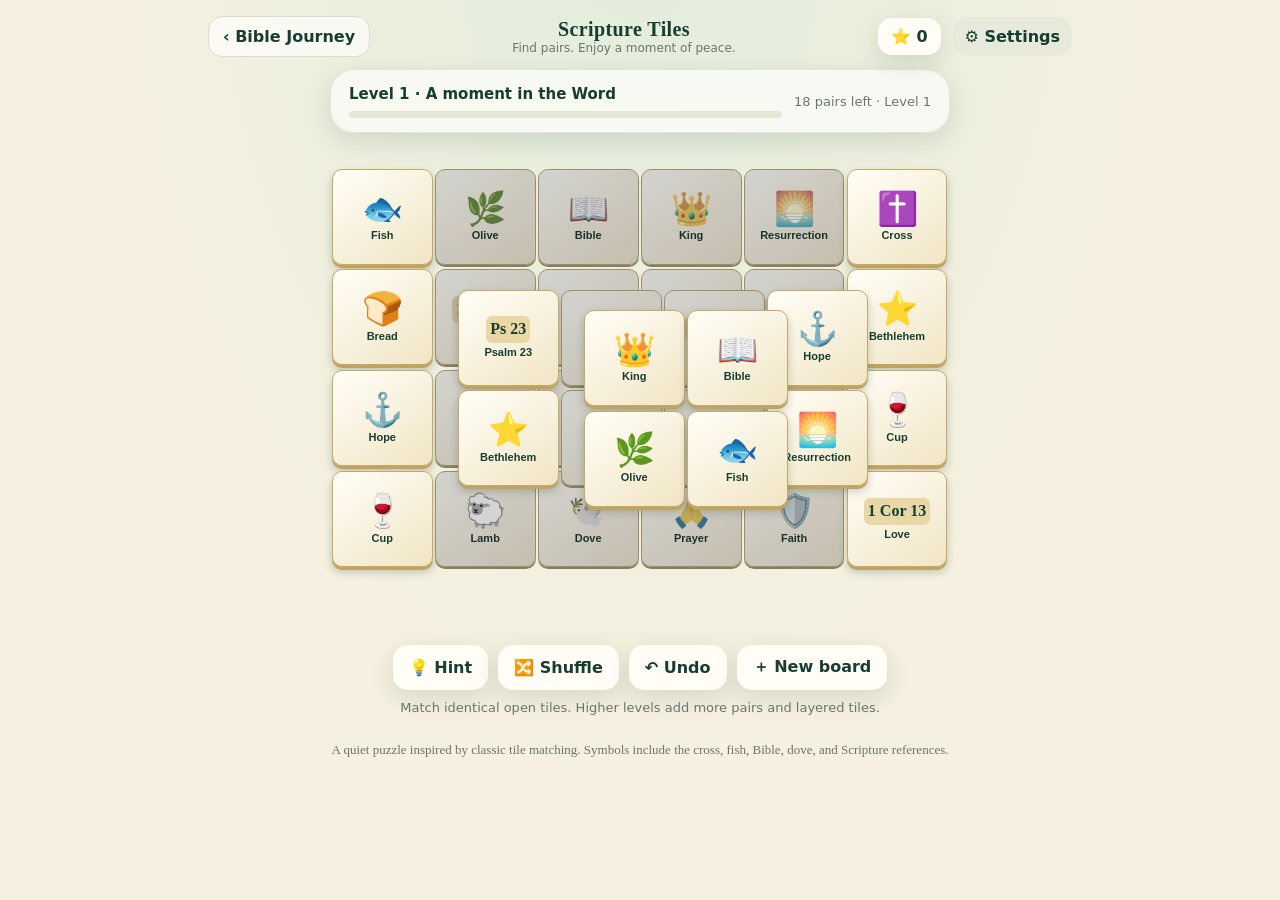
==== christian-mahjong.html @ 060cab25 "Guarantee a clear path for each Mahjong board" ====
<!doctype html>
<html lang="en">
<head>
<meta charset="utf-8">
<meta name="viewport" content="width=device-width,initial-scale=1,viewport-fit=cover">
<meta name="theme-color" content="#173d33">
<meta name="description" content="A peaceful Christian tile-matching puzzle with Scripture-inspired symbols.">
<title>Scripture Tiles — Bible Journey</title>
<style>
.settings-button{white-space:nowrap;padding:10px 12px!important}.level-label{display:block;text-align:left;font-weight:800;margin:12px 0 6px}.level-hint{font-size:13px!important;background:#f3f0e5;padding:10px;border-radius:10px}.modal input{width:100%;border:1px solid #c8c2ae;border-radius:12px;padding:13px;font:700 20px system-ui;color:var(--forest)}
:root{--forest:#173d33;--leaf:#2d684f;--cream:#f5f0df;--paper:#fffdf6;--gold:#d9b760;--muted:#69766e;--shadow:0 8px 24px #173d3322}
*{box-sizing:border-box}body{margin:0;background:radial-gradient(ellipse at 50% -15%,#e1eddc 0,#f5f0df 58%);color:var(--forest);font-family:system-ui,-apple-system,"Segoe UI",sans-serif;min-height:100vh}
.app{max-width:900px;margin:auto;padding:16px 18px 30px}.top{display:flex;align-items:center;justify-content:space-between;gap:12px;margin-bottom:12px}.back{border:1px solid #d7decf;background:#ffffffa8;border-radius:14px;padding:10px 14px;color:var(--forest);font-weight:700;text-decoration:none}.brand{text-align:center;flex:1}.brand b{font-family:Georgia,serif;font-size:20px;letter-spacing:.02em}.brand small{display:block;color:var(--muted);font-size:12px}.score{background:#fffdf6;padding:9px 13px;border-radius:14px;font-weight:800;box-shadow:var(--shadow);white-space:nowrap}
.panel{background:#ffffffa8;border:1px solid #e4e5d7;border-radius:24px;padding:14px 18px;box-shadow:var(--shadow)}.status{display:flex;justify-content:space-between;align-items:center;gap:12px;max-width:620px;margin:0 auto 12px}.status strong{font-size:15px}.status span{font-size:13px;color:var(--muted)}.progress{height:7px;background:#e7e7d8;border-radius:20px;overflow:hidden;margin-top:8px}.progress i{display:block;height:100%;background:linear-gradient(90deg,#79a46a,#d9b760);transition:width .3s}
.board-wrap{margin:auto;max-width:720px;overflow:visible;padding:2px 0 10px}.board{position:relative;width:100%;aspect-ratio:1.37;max-height:520px;margin:auto}.tile{position:absolute;width:14%;height:20%;border:1px solid #c5a967;border-radius:10px;background:linear-gradient(145deg,#fffef7 0,#f1e5c5 100%);box-shadow:0 3px 0 #c1a45f,0 5px 7px #183d3325;display:flex;flex-direction:column;align-items:center;justify-content:center;color:#173d33;padding:2px;cursor:pointer;transition:filter .15s,transform .15s,box-shadow .15s;user-select:none;touch-action:manipulation}
.tile.free{box-shadow:0 3px 0 #c1a45f,0 5px 8px #183d3340}.tile.free:active{transform:translateY(2px)}.tile.blocked{filter:saturate(.62) brightness(.83);box-shadow:0 2px 0 #ad985f}.tile.selected{outline:3px solid #c58c27;outline-offset:2px;transform:translateY(-4px);z-index:100!important}.tile.hint{animation:pulse .65s ease-in-out 3;outline:3px solid #79a46a;outline-offset:2px;z-index:100!important}.tile.gone{visibility:hidden;pointer-events:none}.glyph{font-size:clamp(19px,4vw,33px);line-height:1.05}.tile-label{font-size:clamp(8px,1.7vw,11px);font-weight:800;line-height:1.05;margin-top:4px;text-align:center;white-space:nowrap}.glyph.word{font-family:Georgia,serif;font-size:clamp(11px,2vw,16px);font-weight:800;background:#e9d8a6;border-radius:6px;padding:5px 4px}
@keyframes pulse{50%{outline-color:#e9bd53;box-shadow:0 0 18px #d9b760aa}}
.tools{display:flex;justify-content:center;gap:10px;flex-wrap:wrap;margin:8px auto 0}.tools button,.primary,.secondary{font:inherit;font-weight:750;border:0;border-radius:15px;padding:12px 16px;cursor:pointer;touch-action:manipulation}.tools button{background:#fffdf6;color:var(--forest);box-shadow:var(--shadow);min-width:94px}.tools button:active{transform:translateY(1px)}.tools small{display:inline-block;background:#e8eddc;color:#587453;padding:2px 6px;border-radius:9px;margin-right:4px}.primary{background:var(--forest);color:white}.secondary{background:#e7eadb;color:var(--forest)}.message{min-height:24px;text-align:center;color:var(--muted);font-size:13px;margin:10px 0 0}.note{max-width:620px;margin:16px auto 0;text-align:center;color:#6a756c;font:13px/1.55 Georgia,serif}
dialog{border:0;border-radius:24px;background:var(--paper);color:var(--forest);box-shadow:0 18px 60px #10261c55;max-width:min(460px,calc(100% - 28px));padding:25px}dialog::backdrop{background:#11282088}.modal-icon{font-size:48px;text-align:center}.modal h2{font-family:Georgia,serif;text-align:center;margin:8px 0}.modal p{line-height:1.55;color:#536359}.modal-actions{display:flex;justify-content:center;gap:10px;flex-wrap:wrap;margin-top:18px}
@media(max-width:520px){.app{padding:10px 10px 24px}.top{margin-bottom:8px;flex-wrap:wrap}.back{padding:9px 10px;font-size:13px}.brand b{font-size:17px}.score{font-size:13px;padding:8px 10px}.settings-button{padding:8px 10px!important;font-size:12px}.panel{padding:12px}.board{aspect-ratio:1.18}.tile{width:15.3%;height:20.5%;border-radius:8px}.tile-label{font-size:8px}.tools{gap:7px}.tools button{min-width:78px;padding:10px 9px;font-size:13px}}
</style>
</head>
<body>
<main class="app">
<header class="top">
<a class="back" href="./">‹ Bible Journey</a>
<div class="brand"><b>Scripture Tiles</b><small>Find pairs. Enjoy a moment of peace.</small></div>
<div class="score">⭐ <span id="score">0</span></div><button class="secondary settings-button" id="open-settings" type="button">⚙ Settings</button>
</header>
<section class="panel status">
<div style="flex:1"><strong id="board-name">Peaceful puzzle</strong><div class="progress"><i id="progress"></i></div></div>
<span id="remaining">18 pairs</span>
</section>
<div class="board-wrap"><div class="board" id="board" aria-label="Bible symbol mahjong puzzle"></div></div>
<section class="tools" aria-label="Game controls">
<button id="hint">💡 Hint</button><button id="shuffle">🔀 Shuffle</button><button id="undo">↶ Undo</button><button id="new">＋ New board</button>
</section>
<div class="message" id="message" aria-live="polite">Match identical open tiles. A tile is open when it has no tile above and one side is free.</div>
<p class="note">A quiet puzzle inspired by classic tile matching. Symbols include the cross, fish, Bible, dove, and Scripture references.</p>
</main>
<dialog id="settings"><div class="modal"><div class="modal-icon">⚙️</div><h2>Game settings</h2><p>Choose a starting level up to 4,000. From there, play advances beyond 4,000 with increasingly larger and more layered boards.</p><label class="level-label" for="level-input">Starting level</label><input id="level-input" type="number" min="1" max="4000" step="1" inputmode="numeric"><p class="level-hint" id="level-hint" aria-live="polite"></p><div class="modal-actions"><button class="secondary" id="cancel-settings" type="button">Cancel</button><button class="primary" id="apply-level" type="button">Start this level</button></div></div></dialog>
<dialog id="finish"><div class="modal"><div class="modal-icon">✝️</div><h2>Board complete!</h2><p>You cleared every pair. Take a breath, remember a verse, or start another peaceful puzzle.</p><p id="finish-stats" style="text-align:center;font-weight:800"></p><div class="modal-actions"><button class="secondary" id="close-finish">Close</button><button class="primary" id="again">Play again</button></div></div></dialog>
<script>
(function(){
"use strict";
var symbols=[
 ["✝️","Cross"],["🐟","Fish"],["📖","Bible"],["🕊️","Dove"],["👑","King"],["🍞","Bread"],
 ["🍷","Cup"],["🐑","Lamb"],["🙏","Prayer"],["⚓","Hope"],["🌿","Olive"],["⭐","Bethlehem"],
 ["Jn 3:16","John 3:16"],["1 Cor 13","Love"],["Ps 23","Psalm 23"],["🌅","Resurrection"],
 ["💧","Baptism"],["🛡️","Faith"]
];
var layouts=[];
for(var y=0;y<4;y++)for(var x=0;x<6;x++)layouts.push({x:x,y:y,z:0});
for(var y2=1;y2<3;y2++)for(var x2=1;x2<5;x2++)layouts.push({x:x2,y:y2,z:1});
for(var y3=1;y3<3;y3++)for(var x3=2;x3<4;x3++)layouts.push({x:x3,y:y3,z:2});
var board=document.getElementById("board"),message=document.getElementById("message"),selected=null,history=[],moves=0,matched=0,seed=0,totalPairs=18;
var selectedLevel=1,currentLevel=1n;
try{var savedLevel=localStorage.getItem("scripture-tiles-level")||"1";if(/^\d+$/.test(savedLevel))currentLevel=BigInt(savedLevel);selectedLevel=currentLevel<=4000n?Number(currentLevel):4000}catch(e){}
var scoreNode=document.getElementById("score"),remainNode=document.getElementById("remaining"),progress=document.getElementById("progress"),boardName=document.getElementById("board-name");
var saved=0;try{saved=Number(localStorage.getItem("scripture-tiles-score")||0)}catch(e){}
scoreNode.textContent=saved;
function shuffle(a){for(var i=a.length-1;i>0;i--){var j=Math.floor(Math.random()*(i+1)),v=a[i];a[i]=a[j];a[j]=v}return a}
function makeGuaranteedDeck(positions){
 var removed=new Uint8Array(positions.length),byXY=Object.create(null),byPos=Object.create(null),pairs=[],remaining=positions.length;
 function xyKey(p){return p.x+","+p.y}
 function posKey(p){return p.x+","+p.y+","+p.z}
 positions.forEach(function(p,i){var xy=xyKey(p);(byXY[xy]||(byXY[xy]=[])).push(i);byPos[posKey(p)]=i});
 function free(i){
  if(removed[i])return false;
  var p=positions[i],same=byXY[xyKey(p)];
  for(var k=0;k<same.length;k++){var above=same[k];if(!removed[above]&&positions[above].z>p.z)return false}
  var left=byPos[(p.x-1)+","+p.y+","+p.z],right=byPos[(p.x+1)+","+p.y+","+p.z];
  return (left===undefined||removed[left]===1)||(right===undefined||removed[right]===1);
 }
 while(remaining>0){
  var open=[];for(var i=0;i<positions.length;i++)if(free(i))open.push(i);
  if(open.length<2)return null;
  var first=open[0],last=open[open.length-1];pairs.push([first,last]);removed[first]=removed[last]=1;remaining-=2;
 }
 var pairValues=pairs.map(function(_,i){return symbols[i%symbols.length]});shuffle(pairValues);
 var deck=new Array(positions.length);
 pairs.forEach(function(pair,i){deck[pair[0]]=pairValues[i];deck[pair[1]]=pairValues[i]});
 return deck;
}
function pairsForLevel(level){
 if(level<=4000n)return 18+Number((level-1n)/125n);
 var bits=level.toString(2).length,base=1n<<BigInt(bits-1),progress=Number((level-base)*10000n/base)/10000;
 return 49+Math.max(0,bits-12)*2+Math.floor(progress*2);
}
function buildLayout(pairCount,level){
 if(pairCount===18&&level<=125n)return layouts.map(function(pos){return {x:pos.x,y:pos.y,z:pos.z}});
 var total=pairCount*2,cols=8,rows,coords=[];
 var stackLimit=Math.floor(total/8),stackTier=(level-1n)/350n;
 var stackCount=Number(stackTier>BigInt(stackLimit)?BigInt(stackLimit):stackTier);
 var baseCount=total-stackCount;rows=Math.ceil(baseCount/cols);
 for(var i=0;i<baseCount;i++)coords.push({x:i%cols,y:Math.floor(i/cols),z:0});
 for(var j=0;j<stackCount;j++){
  var target=Math.floor(baseCount/2)+((j%2===0)?Math.floor(j/2):-Math.floor(j/2)-1);
  target=Math.max(0,Math.min(baseCount-1,target));
  coords.push({x:coords[target].x,y:coords[target].y,z:1+Math.floor(j/6)});
 }
 return {tiles:coords,cols:cols,rows:rows};
}
function deal(advance,useSavedLevel){
 if(advance)currentLevel++;else if(!useSavedLevel)currentLevel=BigInt(selectedLevel);
 seed++; selected=null;history=[];moves=0;matched=0;totalPairs=pairsForLevel(currentLevel);try{localStorage.setItem("scripture-tiles-level",String(currentLevel))}catch(e){}
 var layout=buildLayout(totalPairs,currentLevel),positions=Array.isArray(layout)?layout:layout.tiles;
 var deck=makeGuaranteedDeck(positions);if(!deck){deck=[];for(var p=0;p<totalPairs;p++){var sym=symbols[p%symbols.length];deck.push(sym,sym)}shuffle(deck)}
 var rows=Array.isArray(layout)?4:layout.rows,cols=Array.isArray(layout)?6:layout.cols;
 board.style.aspectRatio=cols+"/"+rows;board.style.maxHeight="none";
 window.tiles=positions.map(function(pos,i){return {id:i,x:pos.x,y:pos.y,z:pos.z,symbol:deck[i],gone:false,rows:rows,cols:cols}});
 boardName.textContent="Level "+currentLevel+" · "+["Peaceful puzzle","A moment in the Word","Fishers of people","Light of the world"][seed%4];
 render();say("Match identical open tiles. Higher levels add more pairs and layered tiles.");
}
function above(t){return window.tiles.some(function(o){return !o.gone&&o.z>t.z&&Math.abs(o.x-t.x)<1&&Math.abs(o.y-t.y)<1})}
function neighbor(t,dir){return window.tiles.some(function(o){return !o.gone&&o.z===t.z&&o.y===t.y&&o.x===t.x+dir})}
function free(t){return !t.gone&&!above(t)&&(!neighbor(t,-1)||!neighbor(t,1))}
function available(){var f=window.tiles.filter(free),pairs=[];for(var i=0;i<f.length;i++)for(var j=i+1;j<f.length;j++)if(f[i].symbol===f[j].symbol)pairs.push([f[i],f[j]]);return pairs}
function position(t){if(totalPairs===18&&currentLevel<=125){var mobile=window.innerWidth<=520;var step=mobile?15.4:14.3;var left=mobile?3.5:7.2;var top=mobile?5:4.5;return {left:(left+t.x*step+t.z*3.2)+"%",top:(top+t.y*21+t.z*4.2)+"%"}}var stepX=11.6,stepY=92/Math.max(1,t.rows),tileWidth=11.2,tileHeight=Math.min(16,stepY);return {left:(2+t.x*stepX+t.z*2)+"%",top:(3+t.y*stepY+t.z*1.4)+"%",width:tileWidth+"%",height:tileHeight+"%"}}
function render(){
 board.innerHTML="";
 window.tiles.slice().sort(function(a,b){return a.z-b.z||a.id-b.id}).forEach(function(t){
 var b=document.createElement("button");b.type="button";b.className="tile "+(free(t)?"free":"blocked")+(t.gone?" gone":"")+(selected===t.id?" selected":"");b.setAttribute("data-id",String(t.id));b.setAttribute("aria-label",t.symbol[1]+(free(t)?", open":", blocked"));
 var p=position(t);b.style.left=p.left;b.style.top=p.top;if(p.width){b.style.width=p.width;b.style.height=p.height}b.style.zIndex=10+t.z*50+t.id;
 var glyph=document.createElement("span");glyph.className="glyph"+(t.symbol[0].length>4||t.symbol[0].indexOf(" ")>=0?" word":"");glyph.textContent=t.symbol[0];
 var label=document.createElement("span");label.className="tile-label";label.textContent=t.symbol[1];b.append(glyph,label);b.onclick=function(){tap(t)};board.appendChild(b);
 });
 remainNode.textContent=(totalPairs-matched)+" pairs left · Level "+currentLevel;
 progress.style.width=(matched/totalPairs*100)+"%";
}
function say(text){message.textContent=text}
function tap(t){
 if(!free(t)){say("That tile is covered or closed on both sides.");return}
 if(selected===null){selected=t.id;render();return}
 if(selected===t.id){selected=null;render();return}
 var first=window.tiles.find(function(x){return x.id===selected});
 moves++;
 if(first.symbol===t.symbol){
 first.gone=true;t.gone=true;history.push([first.id,t.id]);selected=null;matched++;saved+=10;scoreNode.textContent=saved;try{localStorage.setItem("scripture-tiles-score",String(saved))}catch(e){}
 say("A match! Keep going at your own pace.");
 if(matched===18){document.getElementById("finish-stats").textContent=moves+" moves · "+saved+" points";document.getElementById("finish").showModal()}
 else if(!available().length){say("No open pair right now. Use Shuffle to rearrange the remaining symbols.")}
 }else{selected=t.id;say("Those symbols do not match. Try another open tile.")}
 render();
}
document.getElementById("hint").onclick=function(){var p=available()[0];if(!p){say("No open pair. Shuffle the board to uncover a match.");return}selected=p[0].id;render();var first=board.querySelector('[data-id="'+p[0].id+'"]');var second=board.querySelector('[data-id="'+p[1].id+'"]');if(first)first.classList.add("hint");if(second)second.classList.add("hint");say("Look for the highlighted "+p[0].symbol[1]+" pair.");setTimeout(function(){if(first)first.classList.remove("hint");if(second)second.classList.remove("hint")},2000)};
document.getElementById("shuffle").onclick=function(){var active=window.tiles.filter(function(t){return !t.gone}),values=shuffle(active.map(function(t){return t.symbol}));active.forEach(function(t,i){t.symbol=values[i]});selected=null;render();say("Remaining symbols shuffled. Look for a new open pair.")};
document.getElementById("undo").onclick=function(){var last=history.pop();if(!last){say("There are no matches to undo yet.");return}last.forEach(function(id){window.tiles[id].gone=false});matched--;selected=null;render();say("Last match restored.")};
document.getElementById("new").onclick=function(){if(confirm("Start the next level? Your points will be kept."))deal(true)};
document.getElementById("open-settings").onclick=function(){document.getElementById("level-input").value=selectedLevel;document.getElementById("settings").showModal();updateLevelHint()};
document.getElementById("cancel-settings").onclick=function(){document.getElementById("settings").close()};
document.getElementById("level-input").oninput=updateLevelHint;
function updateLevelHint(){var value=Math.max(1,Math.min(4000,parseInt(document.getElementById("level-input").value||"1",10)||1));var pairs=pairsForLevel(BigInt(value));document.getElementById("level-hint").textContent="Level "+value+" starts with "+pairs+" matching pairs. Play continues beyond 4,000 with larger, more layered boards."}
document.getElementById("apply-level").onclick=function(){var field=document.getElementById("level-input");selectedLevel=Math.max(1,Math.min(4000,parseInt(field.value||"1",10)||1));field.value=selectedLevel;try{localStorage.setItem("scripture-tiles-level",String(selectedLevel))}catch(e){}currentLevel=BigInt(selectedLevel);document.getElementById("settings").close();deal(false)};
document.getElementById("close-finish").onclick=function(){document.getElementById("finish").close()};
document.getElementById("again").onclick=function(){document.getElementById("finish").close();deal(true)};
deal(false,true);
})();
</script>
</body>
</html>
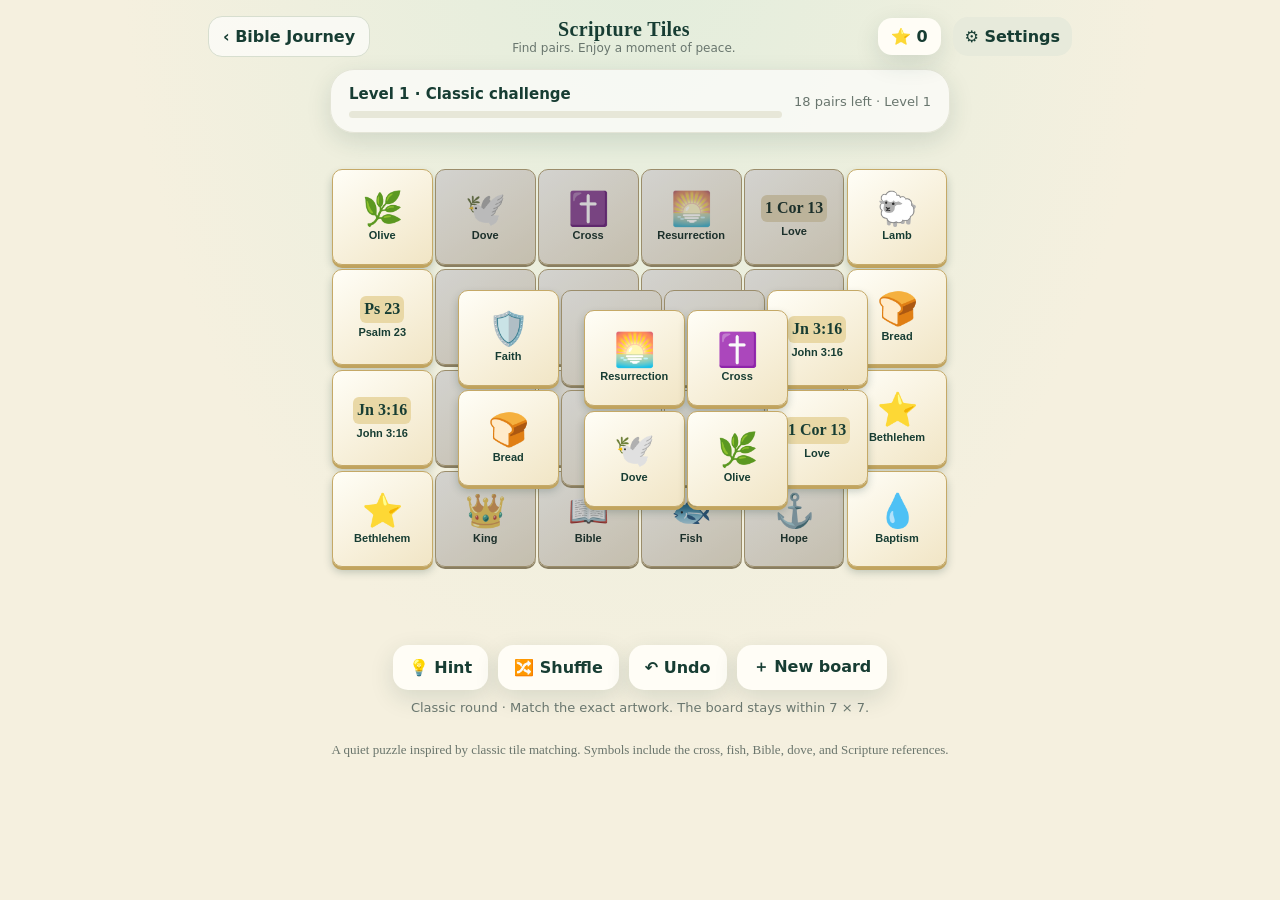
==== commit a16dea87: "Keep Mahjong boards at 7x7 with visual tile variants" ====
--- a/christian-mahjong.html
+++ b/christian-mahjong.html
@@ -7,6 +7,7 @@
 <meta name="description" content="A peaceful Christian tile-matching puzzle with Scripture-inspired symbols.">
 <title>Scripture Tiles — Bible Journey</title>
 <style>
+.glyph.svg-glyph{width:clamp(24px,4vw,38px);height:clamp(24px,4vw,38px);font-size:0}.glyph.svg-glyph svg{width:100%;height:100%;display:block}
 .settings-button{white-space:nowrap;padding:10px 12px!important}.level-label{display:block;text-align:left;font-weight:800;margin:12px 0 6px}.level-hint{font-size:13px!important;background:#f3f0e5;padding:10px;border-radius:10px}.modal input{width:100%;border:1px solid #c8c2ae;border-radius:12px;padding:13px;font:700 20px system-ui;color:var(--forest)}
 :root{--forest:#173d33;--leaf:#2d684f;--cream:#f5f0df;--paper:#fffdf6;--gold:#d9b760;--muted:#69766e;--shadow:0 8px 24px #173d3322}
 *{box-sizing:border-box}body{margin:0;background:radial-gradient(ellipse at 50% -15%,#e1eddc 0,#f5f0df 58%);color:var(--forest);font-family:system-ui,-apple-system,"Segoe UI",sans-serif;min-height:100vh}
@@ -38,16 +39,32 @@
 <div class="message" id="message" aria-live="polite">Match identical open tiles. A tile is open when it has no tile above and one side is free.</div>
 <p class="note">A quiet puzzle inspired by classic tile matching. Symbols include the cross, fish, Bible, dove, and Scripture references.</p>
 </main>
-<dialog id="settings"><div class="modal"><div class="modal-icon">⚙️</div><h2>Game settings</h2><p>Choose a starting level up to 4,000. From there, play advances beyond 4,000 with increasingly larger and more layered boards.</p><label class="level-label" for="level-input">Starting level</label><input id="level-input" type="number" min="1" max="4000" step="1" inputmode="numeric"><p class="level-hint" id="level-hint" aria-live="polite"></p><div class="modal-actions"><button class="secondary" id="cancel-settings" type="button">Cancel</button><button class="primary" id="apply-level" type="button">Start this level</button></div></div></dialog>
+<dialog id="settings"><div class="modal"><div class="modal-icon">⚙️</div><h2>Game settings</h2><p>Choose a starting level up to 4,000. Play continues beyond it, alternating classic tiles with color-and-shape look-alikes. Boards stay within 7 × 7.</p><label class="level-label" for="level-input">Starting level</label><input id="level-input" type="number" min="1" max="4000" step="1" inputmode="numeric"><p class="level-hint" id="level-hint" aria-live="polite"></p><div class="modal-actions"><button class="secondary" id="cancel-settings" type="button">Cancel</button><button class="primary" id="apply-level" type="button">Start this level</button></div></div></dialog>
 <dialog id="finish"><div class="modal"><div class="modal-icon">✝️</div><h2>Board complete!</h2><p>You cleared every pair. Take a breath, remember a verse, or start another peaceful puzzle.</p><p id="finish-stats" style="text-align:center;font-weight:800"></p><div class="modal-actions"><button class="secondary" id="close-finish">Close</button><button class="primary" id="again">Play again</button></div></div></dialog>
 <script>
 (function(){
 "use strict";
+function tileIcon(id,label,glyph,svg,accessibleLabel){return {id:id,label:label,glyph:glyph||"",svg:svg||"",accessibleLabel:accessibleLabel||label}}
+function crossSvg(vertical,horizontal){return '<svg viewBox="0 0 64 64" aria-hidden="true"><rect x="25" y="5" width="14" height="54" rx="3" fill="'+vertical+'"/><rect x="6" y="21" width="52" height="14" rx="3" fill="'+horizontal+'"/></svg>'}
+function sandFishSvg(){return '<svg viewBox="0 0 64 64" aria-hidden="true"><path d="M7 32c12-15 31-15 43 0-12 15-31 15-43 0Zm43 0 11-10v20Z" fill="none" stroke="#b68b4e" stroke-width="4" stroke-linecap="round" stroke-linejoin="round"/><circle cx="19" cy="29" r="2.2" fill="#8f6b3d"/><path d="M17 38c8 3 19 3 27 0M20 24c7-4 16-5 23-2" fill="none" stroke="#d2ad70" stroke-width="2" stroke-linecap="round"/></svg>'}
+function fishSvg(fill,stroke){return '<svg viewBox="0 0 64 64" aria-hidden="true"><path d="M7 32c12-15 31-15 43 0-12 15-31 15-43 0Zm43 0 11-10v20Z" fill="'+fill+'" stroke="'+stroke+'" stroke-width="3" stroke-linejoin="round"/><circle cx="19" cy="29" r="2.2" fill="'+stroke+'"/><path d="M31 21v22" stroke="'+stroke+'" stroke-width="2"/></svg>'}
+function doveSvg(color){return '<svg viewBox="0 0 64 64" aria-hidden="true"><path d="M8 39c10-2 14-9 16-21 8 3 13 9 15 16 7-5 12-6 18-4-4 5-9 9-16 11-8 3-19 3-33-2Zm27-6 5 13-9-6M18 36 9 29l13 2" fill="none" stroke="'+color+'" stroke-width="4" stroke-linecap="round" stroke-linejoin="round"/><circle cx="48" cy="31" r="1.7" fill="'+color+'"/></svg>'}
 var symbols=[
- ["✝️","Cross"],["🐟","Fish"],["📖","Bible"],["🕊️","Dove"],["👑","King"],["🍞","Bread"],
- ["🍷","Cup"],["🐑","Lamb"],["🙏","Prayer"],["⚓","Hope"],["🌿","Olive"],["⭐","Bethlehem"],
- ["Jn 3:16","John 3:16"],["1 Cor 13","Love"],["Ps 23","Psalm 23"],["🌅","Resurrection"],
- ["💧","Baptism"],["🛡️","Faith"]
+ tileIcon("cross","Cross","✝️"),tileIcon("fish","Fish","🐟"),tileIcon("bible","Bible","📖"),tileIcon("dove","Dove","🕊️"),tileIcon("king","King","👑"),tileIcon("bread","Bread","🍞"),
+ tileIcon("cup","Cup","🍷"),tileIcon("lamb","Lamb","🐑"),tileIcon("prayer","Prayer","🙏"),tileIcon("hope","Hope","⚓"),tileIcon("olive","Olive","🌿"),tileIcon("bethlehem","Bethlehem","⭐"),
+ tileIcon("john316","John 3:16","Jn 3:16"),tileIcon("love","Love","1 Cor 13"),tileIcon("psalm23","Psalm 23","Ps 23"),tileIcon("resurrection","Resurrection","🌅"),
+ tileIcon("baptism","Baptism","💧"),tileIcon("faith","Faith","🛡️")
+];
+var lookalikeSymbols=[
+ tileIcon("cross-red","Cross","",crossSvg("#d54137","#d54137"),"solid red cross"),
+ tileIcon("cross-bluebar","Cross","",crossSvg("#d54137","#3478d4"),"red cross with blue horizontal bar"),
+ tileIcon("fish","Fish","🐟",null,"realistic fish"),
+ tileIcon("fish-sand","Fish","",sandFishSvg(),"fish drawn in sand"),
+ symbols[2],symbols[3],symbols[4],symbols[5],symbols[6],symbols[7],symbols[8],symbols[9],symbols[10],symbols[11],symbols[12],symbols[13],symbols[14],symbols[15],symbols[16],symbols[17],
+ tileIcon("cross-gold","Cross","",crossSvg("#c79a40","#c79a40"),"gold cross"),
+ tileIcon("fish-blue","Fish","",fishSvg("#4c9abf","#174c68"),"blue fish silhouette"),
+ tileIcon("dove-blue","Dove","",doveSvg("#4387c4"),"blue outlined dove"),
+ tileIcon("fish-sand-stipple","Fish","",sandFishSvg(),"stippled sand fish")
 ];
 var layouts=[];
 for(var y=0;y<4;y++)for(var x=0;x<6;x++)layouts.push({x:x,y:y,z:0});
@@ -60,7 +77,7 @@
 var saved=0;try{saved=Number(localStorage.getItem("scripture-tiles-score")||0)}catch(e){}
 scoreNode.textContent=saved;
 function shuffle(a){for(var i=a.length-1;i>0;i--){var j=Math.floor(Math.random()*(i+1)),v=a[i];a[i]=a[j];a[j]=v}return a}
-function makeGuaranteedDeck(positions){
+function makeGuaranteedDeck(positions,tileTypes){
  var removed=new Uint8Array(positions.length),byXY=Object.create(null),byPos=Object.create(null),pairs=[],remaining=positions.length;
  function xyKey(p){return p.x+","+p.y}
  function posKey(p){return p.x+","+p.y+","+p.z}
@@ -77,19 +94,16 @@
   if(open.length<2)return null;
   var first=open[0],last=open[open.length-1];pairs.push([first,last]);removed[first]=removed[last]=1;remaining-=2;
  }
- var pairValues=pairs.map(function(_,i){return symbols[i%symbols.length]});shuffle(pairValues);
+ var pairValues=tileTypes.slice();shuffle(pairValues);
  var deck=new Array(positions.length);
  pairs.forEach(function(pair,i){deck[pair[0]]=pairValues[i];deck[pair[1]]=pairValues[i]});
  return deck;
 }
-function pairsForLevel(level){
- if(level<=4000n)return 18+Number((level-1n)/125n);
- var bits=level.toString(2).length,base=1n<<BigInt(bits-1),progress=Number((level-base)*10000n/base)/10000;
- return 49+Math.max(0,bits-12)*2+Math.floor(progress*2);
-}
+function pairsForLevel(level){return Math.min(24,18+Number((level-1n)/250n))}
+function tileTypesForLevel(level,pairCount){var pool=level%2n===0n?lookalikeSymbols:symbols,out=[];for(var i=0;i<pairCount;i++)out.push(pool[i%pool.length]);return out}
 function buildLayout(pairCount,level){
  if(pairCount===18&&level<=125n)return layouts.map(function(pos){return {x:pos.x,y:pos.y,z:pos.z}});
- var total=pairCount*2,cols=8,rows,coords=[];
+ var total=pairCount*2,cols=7,rows,coords=[];
  var stackLimit=Math.floor(total/8),stackTier=(level-1n)/350n;
  var stackCount=Number(stackTier>BigInt(stackLimit)?BigInt(stackLimit):stackTier);
  var baseCount=total-stackCount;rows=Math.ceil(baseCount/cols);
@@ -105,25 +119,26 @@
  if(advance)currentLevel++;else if(!useSavedLevel)currentLevel=BigInt(selectedLevel);
  seed++; selected=null;history=[];moves=0;matched=0;totalPairs=pairsForLevel(currentLevel);try{localStorage.setItem("scripture-tiles-level",String(currentLevel))}catch(e){}
  var layout=buildLayout(totalPairs,currentLevel),positions=Array.isArray(layout)?layout:layout.tiles;
- var deck=makeGuaranteedDeck(positions);if(!deck){deck=[];for(var p=0;p<totalPairs;p++){var sym=symbols[p%symbols.length];deck.push(sym,sym)}shuffle(deck)}
+ var isLookalike=currentLevel%2n===0n,tileTypes=tileTypesForLevel(currentLevel,totalPairs);
+ var deck=makeGuaranteedDeck(positions,tileTypes);if(!deck){deck=[];tileTypes.forEach(function(sym){deck.push(sym,sym)});shuffle(deck)}
  var rows=Array.isArray(layout)?4:layout.rows,cols=Array.isArray(layout)?6:layout.cols;
  board.style.aspectRatio=cols+"/"+rows;board.style.maxHeight="none";
  window.tiles=positions.map(function(pos,i){return {id:i,x:pos.x,y:pos.y,z:pos.z,symbol:deck[i],gone:false,rows:rows,cols:cols}});
- boardName.textContent="Level "+currentLevel+" · "+["Peaceful puzzle","A moment in the Word","Fishers of people","Light of the world"][seed%4];
- render();say("Match identical open tiles. Higher levels add more pairs and layered tiles.");
+ boardName.textContent="Level "+currentLevel+" · "+(isLookalike?"Color & shape challenge":"Classic challenge");
+ render();say((isLookalike?"Look-alike round":"Classic round")+" · Match the exact artwork. The board stays within 7 × 7.");
 }
 function above(t){return window.tiles.some(function(o){return !o.gone&&o.z>t.z&&Math.abs(o.x-t.x)<1&&Math.abs(o.y-t.y)<1})}
 function neighbor(t,dir){return window.tiles.some(function(o){return !o.gone&&o.z===t.z&&o.y===t.y&&o.x===t.x+dir})}
 function free(t){return !t.gone&&!above(t)&&(!neighbor(t,-1)||!neighbor(t,1))}
 function available(){var f=window.tiles.filter(free),pairs=[];for(var i=0;i<f.length;i++)for(var j=i+1;j<f.length;j++)if(f[i].symbol===f[j].symbol)pairs.push([f[i],f[j]]);return pairs}
-function position(t){if(totalPairs===18&&currentLevel<=125){var mobile=window.innerWidth<=520;var step=mobile?15.4:14.3;var left=mobile?3.5:7.2;var top=mobile?5:4.5;return {left:(left+t.x*step+t.z*3.2)+"%",top:(top+t.y*21+t.z*4.2)+"%"}}var stepX=11.6,stepY=92/Math.max(1,t.rows),tileWidth=11.2,tileHeight=Math.min(16,stepY);return {left:(2+t.x*stepX+t.z*2)+"%",top:(3+t.y*stepY+t.z*1.4)+"%",width:tileWidth+"%",height:tileHeight+"%"}}
+function position(t){if(totalPairs===18&&currentLevel<=125n){var mobile=window.innerWidth<=520;var step=mobile?15.4:14.3;var left=mobile?3.5:7.2;var top=mobile?5:4.5;return {left:(left+t.x*step+t.z*3.2)+"%",top:(top+t.y*21+t.z*4.2)+"%"}}var stepX=13.4,stepY=92/Math.max(1,t.rows),tileWidth=12.5,tileHeight=Math.min(16,stepY);return {left:(2+t.x*stepX+t.z*1.1)+"%",top:(3+t.y*stepY+t.z*1.1)+"%",width:tileWidth+"%",height:tileHeight+"%"}}
 function render(){
  board.innerHTML="";
  window.tiles.slice().sort(function(a,b){return a.z-b.z||a.id-b.id}).forEach(function(t){
- var b=document.createElement("button");b.type="button";b.className="tile "+(free(t)?"free":"blocked")+(t.gone?" gone":"")+(selected===t.id?" selected":"");b.setAttribute("data-id",String(t.id));b.setAttribute("aria-label",t.symbol[1]+(free(t)?", open":", blocked"));
+ var b=document.createElement("button");b.type="button";b.className="tile "+(free(t)?"free":"blocked")+(t.gone?" gone":"")+(selected===t.id?" selected":"");b.setAttribute("data-id",String(t.id));b.setAttribute("aria-label",t.symbol.accessibleLabel+(free(t)?", open":", blocked"));
  var p=position(t);b.style.left=p.left;b.style.top=p.top;if(p.width){b.style.width=p.width;b.style.height=p.height}b.style.zIndex=10+t.z*50+t.id;
- var glyph=document.createElement("span");glyph.className="glyph"+(t.symbol[0].length>4||t.symbol[0].indexOf(" ")>=0?" word":"");glyph.textContent=t.symbol[0];
- var label=document.createElement("span");label.className="tile-label";label.textContent=t.symbol[1];b.append(glyph,label);b.onclick=function(){tap(t)};board.appendChild(b);
+ var glyph=document.createElement("span");glyph.className="glyph"+(t.symbol.svg?" svg-glyph":(t.symbol.glyph.length>4||t.symbol.glyph.indexOf(" ")>=0?" word":""));if(t.symbol.svg)glyph.innerHTML=t.symbol.svg;else glyph.textContent=t.symbol.glyph;
+ var label=document.createElement("span");label.className="tile-label";label.textContent=t.symbol.label;b.append(glyph,label);b.onclick=function(){tap(t)};board.appendChild(b);
  });
  remainNode.textContent=(totalPairs-matched)+" pairs left · Level "+currentLevel;
  progress.style.width=(matched/totalPairs*100)+"%";
@@ -135,7 +150,7 @@
  if(selected===t.id){selected=null;render();return}
  var first=window.tiles.find(function(x){return x.id===selected});
  moves++;
- if(first.symbol===t.symbol){
+ if(first.symbol.id===t.symbol.id){
  first.gone=true;t.gone=true;history.push([first.id,t.id]);selected=null;matched++;saved+=10;scoreNode.textContent=saved;try{localStorage.setItem("scripture-tiles-score",String(saved))}catch(e){}
  say("A match! Keep going at your own pace.");
  if(matched===18){document.getElementById("finish-stats").textContent=moves+" moves · "+saved+" points";document.getElementById("finish").showModal()}
@@ -143,14 +158,14 @@
  }else{selected=t.id;say("Those symbols do not match. Try another open tile.")}
  render();
 }
-document.getElementById("hint").onclick=function(){var p=available()[0];if(!p){say("No open pair. Shuffle the board to uncover a match.");return}selected=p[0].id;render();var first=board.querySelector('[data-id="'+p[0].id+'"]');var second=board.querySelector('[data-id="'+p[1].id+'"]');if(first)first.classList.add("hint");if(second)second.classList.add("hint");say("Look for the highlighted "+p[0].symbol[1]+" pair.");setTimeout(function(){if(first)first.classList.remove("hint");if(second)second.classList.remove("hint")},2000)};
+document.getElementById("hint").onclick=function(){var p=available()[0];if(!p){say("No open pair. Shuffle the board to uncover a match.");return}selected=p[0].id;render();var first=board.querySelector('[data-id="'+p[0].id+'"]');var second=board.querySelector('[data-id="'+p[1].id+'"]');if(first)first.classList.add("hint");if(second)second.classList.add("hint");say("Look for the highlighted "+p[0].symbol.label+" pair.");setTimeout(function(){if(first)first.classList.remove("hint");if(second)second.classList.remove("hint")},2000)};
 document.getElementById("shuffle").onclick=function(){var active=window.tiles.filter(function(t){return !t.gone}),values=shuffle(active.map(function(t){return t.symbol}));active.forEach(function(t,i){t.symbol=values[i]});selected=null;render();say("Remaining symbols shuffled. Look for a new open pair.")};
 document.getElementById("undo").onclick=function(){var last=history.pop();if(!last){say("There are no matches to undo yet.");return}last.forEach(function(id){window.tiles[id].gone=false});matched--;selected=null;render();say("Last match restored.")};
 document.getElementById("new").onclick=function(){if(confirm("Start the next level? Your points will be kept."))deal(true)};
 document.getElementById("open-settings").onclick=function(){document.getElementById("level-input").value=selectedLevel;document.getElementById("settings").showModal();updateLevelHint()};
 document.getElementById("cancel-settings").onclick=function(){document.getElementById("settings").close()};
 document.getElementById("level-input").oninput=updateLevelHint;
-function updateLevelHint(){var value=Math.max(1,Math.min(4000,parseInt(document.getElementById("level-input").value||"1",10)||1));var pairs=pairsForLevel(BigInt(value));document.getElementById("level-hint").textContent="Level "+value+" starts with "+pairs+" matching pairs. Play continues beyond 4,000 with larger, more layered boards."}
+function updateLevelHint(){var value=Math.max(1,Math.min(4000,parseInt(document.getElementById("level-input").value||"1",10)||1));var level=BigInt(value),pairs=pairsForLevel(level),mode=level%2n===0n?"color-and-shape look-alikes":"classic tiles";document.getElementById("level-hint").textContent="Level "+value+" starts with "+pairs+" pairs using "+mode+". Tile area stays within 7 × 7; every other level adds look-alike art."}
 document.getElementById("apply-level").onclick=function(){var field=document.getElementById("level-input");selectedLevel=Math.max(1,Math.min(4000,parseInt(field.value||"1",10)||1));field.value=selectedLevel;try{localStorage.setItem("scripture-tiles-level",String(selectedLevel))}catch(e){}currentLevel=BigInt(selectedLevel);document.getElementById("settings").close();deal(false)};
 document.getElementById("close-finish").onclick=function(){document.getElementById("finish").close()};
 document.getElementById("again").onclick=function(){document.getElementById("finish").close();deal(true)};
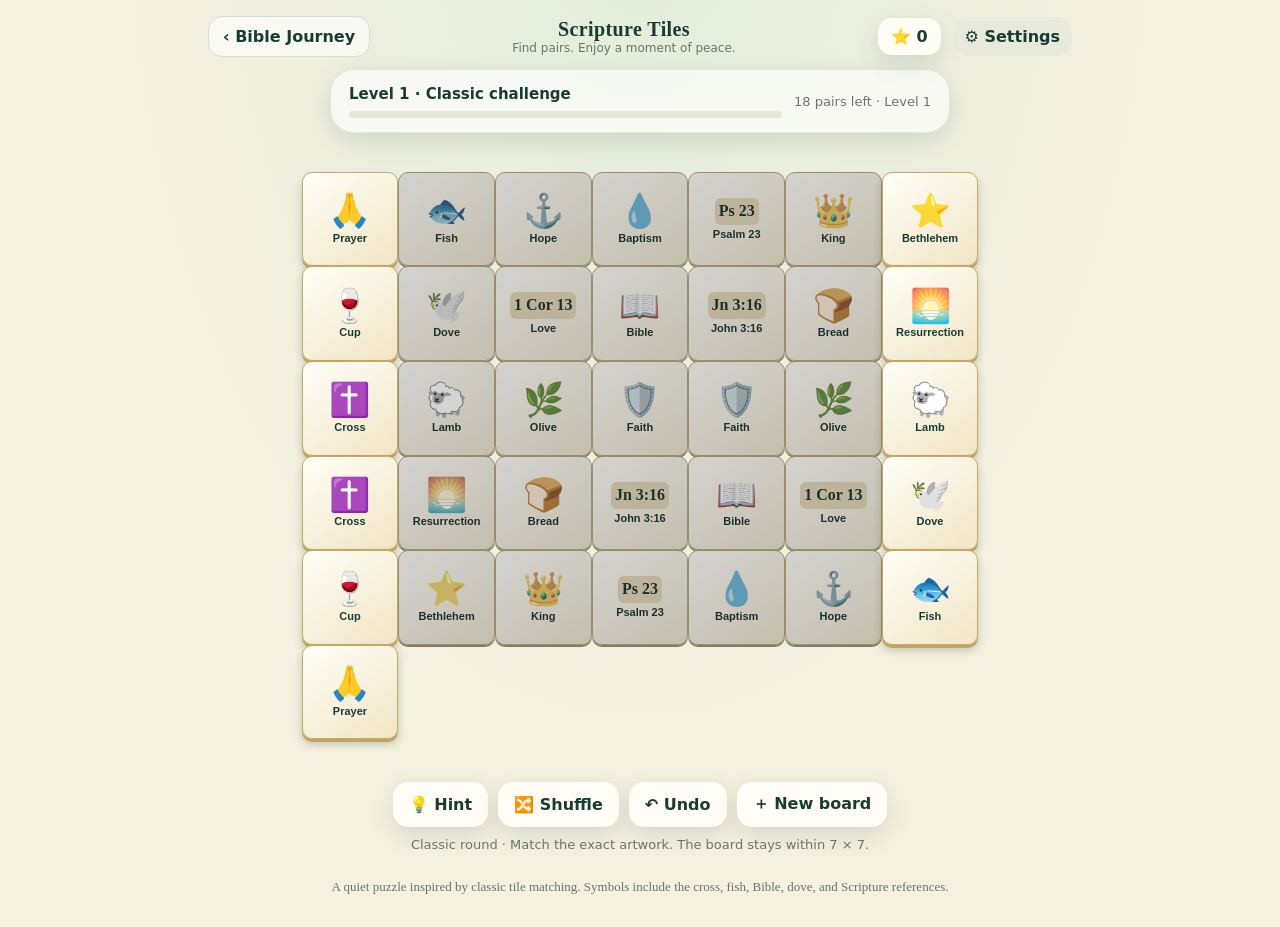
==== commit e8480338: "Allow unlimited stacked levels and choose board size" ====
--- a/christian-mahjong.html
+++ b/christian-mahjong.html
@@ -8,7 +8,7 @@
 <title>Scripture Tiles — Bible Journey</title>
 <style>
 .glyph.svg-glyph{width:clamp(24px,4vw,38px);height:clamp(24px,4vw,38px);font-size:0}.glyph.svg-glyph svg{width:100%;height:100%;display:block}
-.settings-button{white-space:nowrap;padding:10px 12px!important}.level-label{display:block;text-align:left;font-weight:800;margin:12px 0 6px}.level-hint{font-size:13px!important;background:#f3f0e5;padding:10px;border-radius:10px}.modal input{width:100%;border:1px solid #c8c2ae;border-radius:12px;padding:13px;font:700 20px system-ui;color:var(--forest)}
+.settings-button{white-space:nowrap;padding:10px 12px!important}.level-label{display:block;text-align:left;font-weight:800;margin:12px 0 6px}.level-hint{font-size:13px!important;background:#f3f0e5;padding:10px;border-radius:10px}.modal input,.modal select{width:100%;border:1px solid #c8c2ae;border-radius:12px;padding:13px;font:700 18px system-ui;color:var(--forest);background:#fffdf6}
 :root{--forest:#173d33;--leaf:#2d684f;--cream:#f5f0df;--paper:#fffdf6;--gold:#d9b760;--muted:#69766e;--shadow:0 8px 24px #173d3322}
 *{box-sizing:border-box}body{margin:0;background:radial-gradient(ellipse at 50% -15%,#e1eddc 0,#f5f0df 58%);color:var(--forest);font-family:system-ui,-apple-system,"Segoe UI",sans-serif;min-height:100vh}
 .app{max-width:900px;margin:auto;padding:16px 18px 30px}.top{display:flex;align-items:center;justify-content:space-between;gap:12px;margin-bottom:12px}.back{border:1px solid #d7decf;background:#ffffffa8;border-radius:14px;padding:10px 14px;color:var(--forest);font-weight:700;text-decoration:none}.brand{text-align:center;flex:1}.brand b{font-family:Georgia,serif;font-size:20px;letter-spacing:.02em}.brand small{display:block;color:var(--muted);font-size:12px}.score{background:#fffdf6;padding:9px 13px;border-radius:14px;font-weight:800;box-shadow:var(--shadow);white-space:nowrap}
@@ -39,7 +39,7 @@
 <div class="message" id="message" aria-live="polite">Match identical open tiles. A tile is open when it has no tile above and one side is free.</div>
 <p class="note">A quiet puzzle inspired by classic tile matching. Symbols include the cross, fish, Bible, dove, and Scripture references.</p>
 </main>
-<dialog id="settings"><div class="modal"><div class="modal-icon">⚙️</div><h2>Game settings</h2><p>Choose a starting level up to 4,000. Play continues beyond it, alternating classic tiles with color-and-shape look-alikes. Boards stay within 7 × 7.</p><label class="level-label" for="level-input">Starting level</label><input id="level-input" type="number" min="1" max="4000" step="1" inputmode="numeric"><p class="level-hint" id="level-hint" aria-live="polite"></p><div class="modal-actions"><button class="secondary" id="cancel-settings" type="button">Cancel</button><button class="primary" id="apply-level" type="button">Start this level</button></div></div></dialog>
+<dialog id="settings"><div class="modal"><div class="modal-icon">⚙️</div><h2>Game settings</h2><p>Choose a starting level up to 4,000, then keep progressing forever. Each 250 levels adds another pair. Tiles stack when they outnumber the selected grid.</p><label class="level-label" for="level-input">Starting level</label><input id="level-input" type="number" min="1" max="4000" step="1" inputmode="numeric"><label class="level-label" for="board-size-input">Maximum board size</label><select id="board-size-input"><option value="5">5 × 5</option><option value="6">6 × 6</option><option value="7">7 × 7 · recommended for phones</option><option value="8">8 × 8</option><option value="9">9 × 9</option><option value="10">10 × 10</option></select><p class="level-hint" id="level-hint" aria-live="polite"></p><div class="modal-actions"><button class="secondary" id="cancel-settings" type="button">Cancel</button><button class="primary" id="apply-level" type="button">Start this level</button></div></div></dialog>
 <dialog id="finish"><div class="modal"><div class="modal-icon">✝️</div><h2>Board complete!</h2><p>You cleared every pair. Take a breath, remember a verse, or start another peaceful puzzle.</p><p id="finish-stats" style="text-align:center;font-weight:800"></p><div class="modal-actions"><button class="secondary" id="close-finish">Close</button><button class="primary" id="again">Play again</button></div></div></dialog>
 <script>
 (function(){
@@ -71,8 +71,8 @@
 for(var y2=1;y2<3;y2++)for(var x2=1;x2<5;x2++)layouts.push({x:x2,y:y2,z:1});
 for(var y3=1;y3<3;y3++)for(var x3=2;x3<4;x3++)layouts.push({x:x3,y:y3,z:2});
 var board=document.getElementById("board"),message=document.getElementById("message"),selected=null,history=[],moves=0,matched=0,seed=0,totalPairs=18;
-var selectedLevel=1,currentLevel=1n;
-try{var savedLevel=localStorage.getItem("scripture-tiles-level")||"1";if(/^\d+$/.test(savedLevel))currentLevel=BigInt(savedLevel);selectedLevel=currentLevel<=4000n?Number(currentLevel):4000}catch(e){}
+var selectedLevel=1,currentLevel=1n,boardSize=7;
+try{var savedLevel=localStorage.getItem("scripture-tiles-level")||"1";if(/^\d+$/.test(savedLevel))currentLevel=BigInt(savedLevel);selectedLevel=currentLevel<=4000n?Number(currentLevel):4000;var savedBoardSize=parseInt(localStorage.getItem("scripture-tiles-board-size")||"7",10);if(savedBoardSize>=5&&savedBoardSize<=10)boardSize=savedBoardSize}catch(e){}
 var scoreNode=document.getElementById("score"),remainNode=document.getElementById("remaining"),progress=document.getElementById("progress"),boardName=document.getElementById("board-name");
 var saved=0;try{saved=Number(localStorage.getItem("scripture-tiles-score")||0)}catch(e){}
 scoreNode.textContent=saved;
@@ -99,29 +99,25 @@
  pairs.forEach(function(pair,i){deck[pair[0]]=pairValues[i];deck[pair[1]]=pairValues[i]});
  return deck;
 }
-function pairsForLevel(level){return Math.min(24,18+Number((level-1n)/250n))}
+function pairsForLevel(level){return 18+Number((level-1n)/250n)}
 function tileTypesForLevel(level,pairCount){var pool=level%2n===0n?lookalikeSymbols:symbols,out=[];for(var i=0;i<pairCount;i++)out.push(pool[i%pool.length]);return out}
-function buildLayout(pairCount,level){
- if(pairCount===18&&level<=125n)return layouts.map(function(pos){return {x:pos.x,y:pos.y,z:pos.z}});
- var total=pairCount*2,cols=7,rows,coords=[];
- var stackLimit=Math.floor(total/8),stackTier=(level-1n)/350n;
- var stackCount=Number(stackTier>BigInt(stackLimit)?BigInt(stackLimit):stackTier);
- var baseCount=total-stackCount;rows=Math.ceil(baseCount/cols);
- for(var i=0;i<baseCount;i++)coords.push({x:i%cols,y:Math.floor(i/cols),z:0});
- for(var j=0;j<stackCount;j++){
-  var target=Math.floor(baseCount/2)+((j%2===0)?Math.floor(j/2):-Math.floor(j/2)-1);
-  target=Math.max(0,Math.min(baseCount-1,target));
-  coords.push({x:coords[target].x,y:coords[target].y,z:1+Math.floor(j/6)});
+function buildLayout(pairCount,size){
+ var total=pairCount*2,cells=size*size,coords=[];
+ for(var i=0;i<total;i++){
+  var layer=Math.floor(i/cells),slot=i%cells;
+  slot=(slot+layer*Math.max(1,Math.floor(size/2)))%cells;
+  coords.push({x:slot%size,y:Math.floor(slot/size),z:layer});
  }
- return {tiles:coords,cols:cols,rows:rows};
+ var rows=Math.min(size,Math.ceil(Math.min(total,cells)/size));
+ return {tiles:coords,cols:size,rows:Math.max(1,rows)};
 }
 function deal(advance,useSavedLevel){
  if(advance)currentLevel++;else if(!useSavedLevel)currentLevel=BigInt(selectedLevel);
  seed++; selected=null;history=[];moves=0;matched=0;totalPairs=pairsForLevel(currentLevel);try{localStorage.setItem("scripture-tiles-level",String(currentLevel))}catch(e){}
- var layout=buildLayout(totalPairs,currentLevel),positions=Array.isArray(layout)?layout:layout.tiles;
+ var layout=buildLayout(totalPairs,boardSize),positions=layout.tiles;
  var isLookalike=currentLevel%2n===0n,tileTypes=tileTypesForLevel(currentLevel,totalPairs);
  var deck=makeGuaranteedDeck(positions,tileTypes);if(!deck){deck=[];tileTypes.forEach(function(sym){deck.push(sym,sym)});shuffle(deck)}
- var rows=Array.isArray(layout)?4:layout.rows,cols=Array.isArray(layout)?6:layout.cols;
+ var rows=layout.rows,cols=layout.cols;
  board.style.aspectRatio=cols+"/"+rows;board.style.maxHeight="none";
  window.tiles=positions.map(function(pos,i){return {id:i,x:pos.x,y:pos.y,z:pos.z,symbol:deck[i],gone:false,rows:rows,cols:cols}});
  boardName.textContent="Level "+currentLevel+" · "+(isLookalike?"Color & shape challenge":"Classic challenge");
@@ -131,7 +127,7 @@
 function neighbor(t,dir){return window.tiles.some(function(o){return !o.gone&&o.z===t.z&&o.y===t.y&&o.x===t.x+dir})}
 function free(t){return !t.gone&&!above(t)&&(!neighbor(t,-1)||!neighbor(t,1))}
 function available(){var f=window.tiles.filter(free),pairs=[];for(var i=0;i<f.length;i++)for(var j=i+1;j<f.length;j++)if(f[i].symbol===f[j].symbol)pairs.push([f[i],f[j]]);return pairs}
-function position(t){if(totalPairs===18&&currentLevel<=125n){var mobile=window.innerWidth<=520;var step=mobile?15.4:14.3;var left=mobile?3.5:7.2;var top=mobile?5:4.5;return {left:(left+t.x*step+t.z*3.2)+"%",top:(top+t.y*21+t.z*4.2)+"%"}}var stepX=13.4,stepY=92/Math.max(1,t.rows),tileWidth=12.5,tileHeight=Math.min(16,stepY);return {left:(2+t.x*stepX+t.z*1.1)+"%",top:(3+t.y*stepY+t.z*1.1)+"%",width:tileWidth+"%",height:tileHeight+"%"}}
+function position(t){var stepX=94/t.cols,stepY=92/Math.max(1,t.rows),tileWidth=94/t.cols,tileHeight=92/Math.max(1,t.rows);return {left:(3+t.x*stepX)+"%",top:(4+t.y*stepY)+"%",width:tileWidth+"%",height:tileHeight+"%"}}
 function render(){
  board.innerHTML="";
  window.tiles.slice().sort(function(a,b){return a.z-b.z||a.id-b.id}).forEach(function(t){
@@ -162,11 +158,11 @@
 document.getElementById("shuffle").onclick=function(){var active=window.tiles.filter(function(t){return !t.gone}),values=shuffle(active.map(function(t){return t.symbol}));active.forEach(function(t,i){t.symbol=values[i]});selected=null;render();say("Remaining symbols shuffled. Look for a new open pair.")};
 document.getElementById("undo").onclick=function(){var last=history.pop();if(!last){say("There are no matches to undo yet.");return}last.forEach(function(id){window.tiles[id].gone=false});matched--;selected=null;render();say("Last match restored.")};
 document.getElementById("new").onclick=function(){if(confirm("Start the next level? Your points will be kept."))deal(true)};
-document.getElementById("open-settings").onclick=function(){document.getElementById("level-input").value=selectedLevel;document.getElementById("settings").showModal();updateLevelHint()};
+document.getElementById("open-settings").onclick=function(){document.getElementById("level-input").value=selectedLevel;document.getElementById("board-size-input").value=boardSize;document.getElementById("settings").showModal();updateLevelHint()};
 document.getElementById("cancel-settings").onclick=function(){document.getElementById("settings").close()};
-document.getElementById("level-input").oninput=updateLevelHint;
-function updateLevelHint(){var value=Math.max(1,Math.min(4000,parseInt(document.getElementById("level-input").value||"1",10)||1));var level=BigInt(value),pairs=pairsForLevel(level),mode=level%2n===0n?"color-and-shape look-alikes":"classic tiles";document.getElementById("level-hint").textContent="Level "+value+" starts with "+pairs+" pairs using "+mode+". Tile area stays within 7 × 7; every other level adds look-alike art."}
-document.getElementById("apply-level").onclick=function(){var field=document.getElementById("level-input");selectedLevel=Math.max(1,Math.min(4000,parseInt(field.value||"1",10)||1));field.value=selectedLevel;try{localStorage.setItem("scripture-tiles-level",String(selectedLevel))}catch(e){}currentLevel=BigInt(selectedLevel);document.getElementById("settings").close();deal(false)};
+document.getElementById("level-input").oninput=updateLevelHint;document.getElementById("board-size-input").onchange=updateLevelHint;
+function updateLevelHint(){var value=Math.max(1,Math.min(4000,parseInt(document.getElementById("level-input").value||"1",10)||1)),size=parseInt(document.getElementById("board-size-input").value||"7",10)||7;var level=BigInt(value),pairs=pairsForLevel(level),mode=level%2n===0n?"color-and-shape look-alikes":"classic tiles";document.getElementById("level-hint").textContent="Level "+value+" starts with "+pairs+" pairs using "+mode+". Grid: "+size+" × "+size+" maximum; extra tiles stack in layers. 7 × 7 is recommended for phones."}
+document.getElementById("apply-level").onclick=function(){var field=document.getElementById("level-input");selectedLevel=Math.max(1,Math.min(4000,parseInt(field.value||"1",10)||1));field.value=selectedLevel;boardSize=Math.max(5,Math.min(10,parseInt(document.getElementById("board-size-input").value||"7",10)||7));try{localStorage.setItem("scripture-tiles-level",String(selectedLevel));localStorage.setItem("scripture-tiles-board-size",String(boardSize))}catch(e){}currentLevel=BigInt(selectedLevel);document.getElementById("settings").close();deal(false)};
 document.getElementById("close-finish").onclick=function(){document.getElementById("finish").close()};
 document.getElementById("again").onclick=function(){document.getElementById("finish").close();deal(true)};
 deal(false,true);
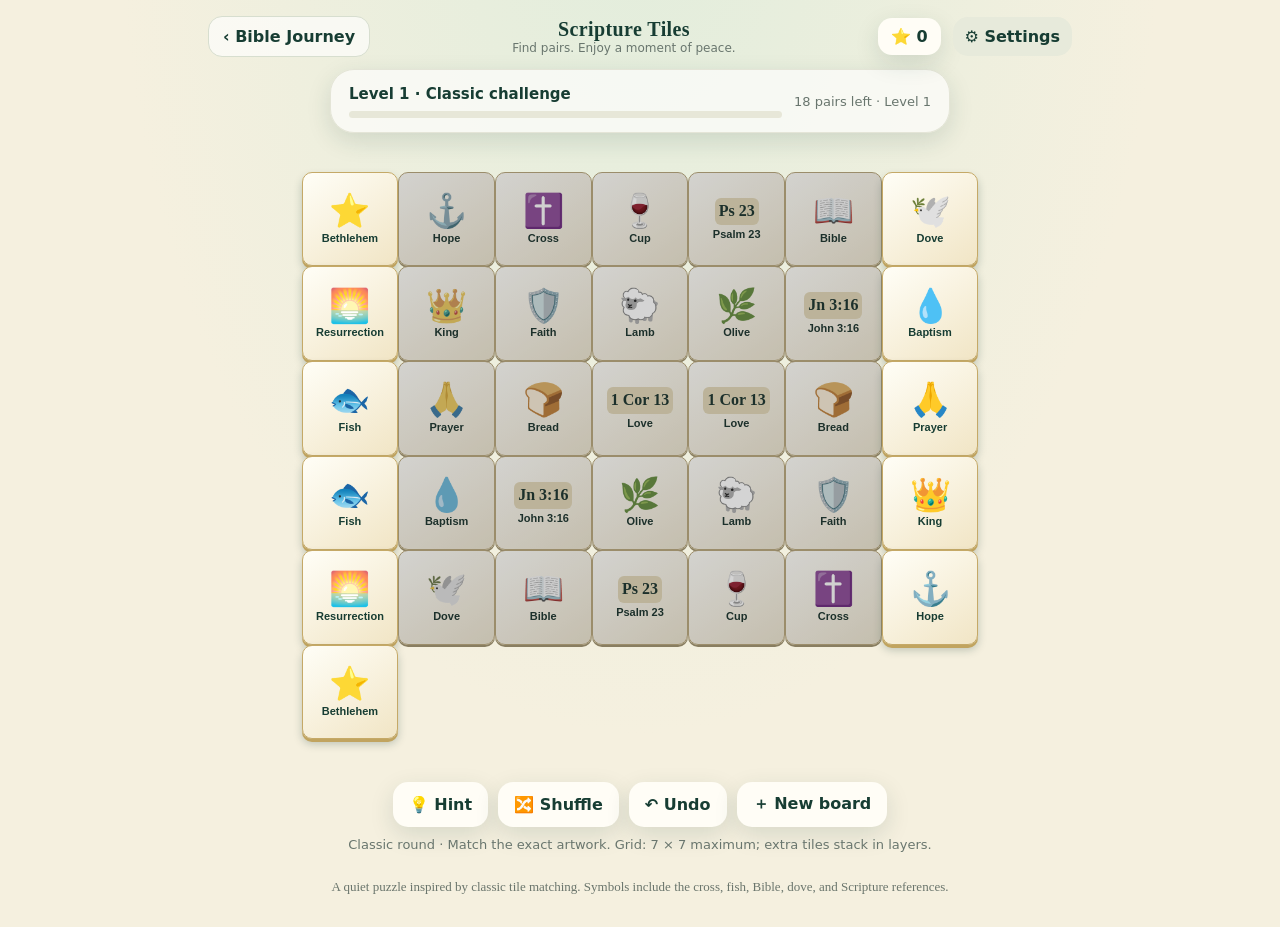
==== commit 7d9a314a: "Reflect chosen grid size in puzzle instructions" ====
--- a/christian-mahjong.html
+++ b/christian-mahjong.html
@@ -121,7 +121,7 @@
  board.style.aspectRatio=cols+"/"+rows;board.style.maxHeight="none";
  window.tiles=positions.map(function(pos,i){return {id:i,x:pos.x,y:pos.y,z:pos.z,symbol:deck[i],gone:false,rows:rows,cols:cols}});
  boardName.textContent="Level "+currentLevel+" · "+(isLookalike?"Color & shape challenge":"Classic challenge");
- render();say((isLookalike?"Look-alike round":"Classic round")+" · Match the exact artwork. The board stays within 7 × 7.");
+ render();say((isLookalike?"Look-alike round":"Classic round")+" · Match the exact artwork. Grid: "+boardSize+" × "+boardSize+" maximum; extra tiles stack in layers.");
 }
 function above(t){return window.tiles.some(function(o){return !o.gone&&o.z>t.z&&Math.abs(o.x-t.x)<1&&Math.abs(o.y-t.y)<1})}
 function neighbor(t,dir){return window.tiles.some(function(o){return !o.gone&&o.z===t.z&&o.y===t.y&&o.x===t.x+dir})}
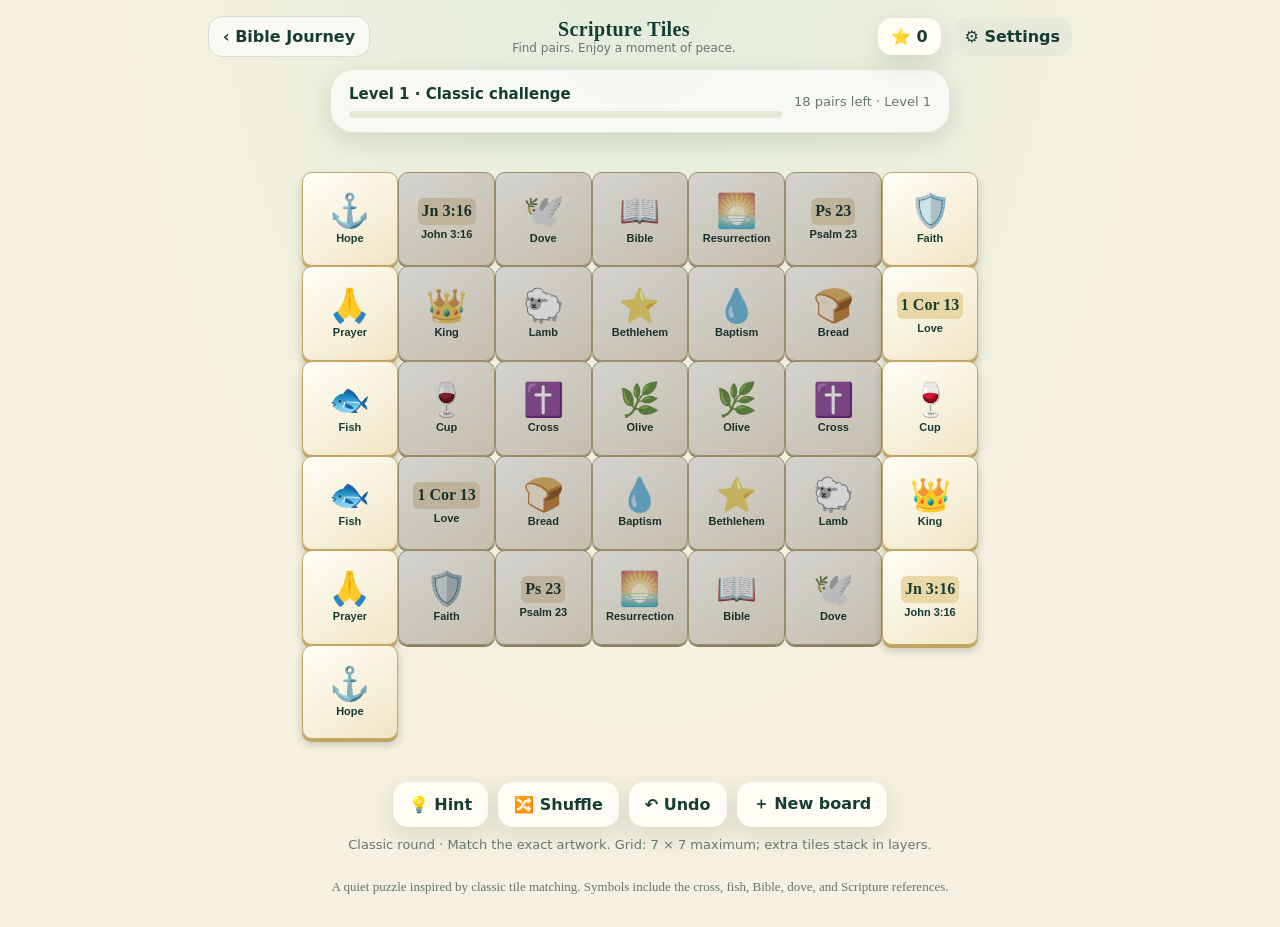
==== commit 59470ded: "Clarify level progress, rewards, and strategic recovery" ====
--- a/christian-mahjong.html
+++ b/christian-mahjong.html
@@ -19,6 +19,7 @@
 .tools{display:flex;justify-content:center;gap:10px;flex-wrap:wrap;margin:8px auto 0}.tools button,.primary,.secondary{font:inherit;font-weight:750;border:0;border-radius:15px;padding:12px 16px;cursor:pointer;touch-action:manipulation}.tools button{background:#fffdf6;color:var(--forest);box-shadow:var(--shadow);min-width:94px}.tools button:active{transform:translateY(1px)}.tools small{display:inline-block;background:#e8eddc;color:#587453;padding:2px 6px;border-radius:9px;margin-right:4px}.primary{background:var(--forest);color:white}.secondary{background:#e7eadb;color:var(--forest)}.message{min-height:24px;text-align:center;color:var(--muted);font-size:13px;margin:10px 0 0}.note{max-width:620px;margin:16px auto 0;text-align:center;color:#6a756c;font:13px/1.55 Georgia,serif}
 dialog{border:0;border-radius:24px;background:var(--paper);color:var(--forest);box-shadow:0 18px 60px #10261c55;max-width:min(460px,calc(100% - 28px));padding:25px}dialog::backdrop{background:#11282088}.modal-icon{font-size:48px;text-align:center}.modal h2{font-family:Georgia,serif;text-align:center;margin:8px 0}.modal p{line-height:1.55;color:#536359}.modal-actions{display:flex;justify-content:center;gap:10px;flex-wrap:wrap;margin-top:18px}
 @media(max-width:520px){.app{padding:10px 10px 24px}.top{margin-bottom:8px;flex-wrap:wrap}.back{padding:9px 10px;font-size:13px}.brand b{font-size:17px}.score{font-size:13px;padding:8px 10px}.settings-button{padding:8px 10px!important;font-size:12px}.panel{padding:12px}.board{aspect-ratio:1.18}.tile{width:15.3%;height:20.5%;border-radius:8px}.tile-label{font-size:8px}.tools{gap:7px}.tools button{min-width:78px;padding:10px 9px;font-size:13px}}
+ .confetti-layer{position:fixed;inset:0;overflow:hidden;pointer-events:none;z-index:99999}.confetti-piece{position:absolute;top:-20px;width:9px;height:14px;border-radius:2px;animation:confetti-fall 2.8s cubic-bezier(.2,.7,.4,1) both}@keyframes confetti-fall{to{transform:translate3d(var(--drift),110vh,0) rotate(var(--spin));opacity:0}}@media(prefers-reduced-motion:reduce){.confetti-piece{animation-duration:.01ms}}
 </style>
 </head>
 <body>
@@ -40,7 +41,7 @@
 <p class="note">A quiet puzzle inspired by classic tile matching. Symbols include the cross, fish, Bible, dove, and Scripture references.</p>
 </main>
 <dialog id="settings"><div class="modal"><div class="modal-icon">⚙️</div><h2>Game settings</h2><p>Choose a starting level up to 4,000, then keep progressing forever. Each 250 levels adds another pair. Tiles stack when they outnumber the selected grid.</p><label class="level-label" for="level-input">Starting level</label><input id="level-input" type="number" min="1" max="4000" step="1" inputmode="numeric"><label class="level-label" for="board-size-input">Maximum board size</label><select id="board-size-input"><option value="5">5 × 5</option><option value="6">6 × 6</option><option value="7">7 × 7 · recommended for phones</option><option value="8">8 × 8</option><option value="9">9 × 9</option><option value="10">10 × 10</option></select><p class="level-hint" id="level-hint" aria-live="polite"></p><div class="modal-actions"><button class="secondary" id="cancel-settings" type="button">Cancel</button><button class="primary" id="apply-level" type="button">Start this level</button></div></div></dialog>
-<dialog id="finish"><div class="modal"><div class="modal-icon">✝️</div><h2>Board complete!</h2><p>You cleared every pair. Take a breath, remember a verse, or start another peaceful puzzle.</p><p id="finish-stats" style="text-align:center;font-weight:800"></p><div class="modal-actions"><button class="secondary" id="close-finish">Close</button><button class="primary" id="again">Play again</button></div></div></dialog>
+<dialog id="midpoint"><div class="modal"><div class="modal-icon">🎉</div><h2>Halfway there!</h2><p id="midpoint-copy"></p><p style="text-align:center;font-weight:800">+50 points · Midpoint reward</p><div class="modal-actions"><button class="primary" id="continue-board" type="button">Continue this board</button></div></div></dialog><dialog id="finish"><div class="modal"><div class="modal-icon">🏆</div><h2 id="finish-title">Level complete!</h2><p id="finish-copy"></p><p id="finish-stats" style="text-align:center;font-weight:800"></p><div class="modal-actions"><button class="secondary" id="replay-level" type="button">Replay this level</button><button class="primary" id="next-level" type="button">Play next level</button></div></div></dialog>
 <script>
 (function(){
 "use strict";
@@ -71,7 +72,7 @@
 for(var y2=1;y2<3;y2++)for(var x2=1;x2<5;x2++)layouts.push({x:x2,y:y2,z:1});
 for(var y3=1;y3<3;y3++)for(var x3=2;x3<4;x3++)layouts.push({x:x3,y:y3,z:2});
 var board=document.getElementById("board"),message=document.getElementById("message"),selected=null,history=[],moves=0,matched=0,seed=0,totalPairs=18;
-var selectedLevel=1,currentLevel=1n,boardSize=7;
+var selectedLevel=1,currentLevel=1n,boardSize=7,streak=0,bestStreak=0,midpointShown=false;
 try{var savedLevel=localStorage.getItem("scripture-tiles-level")||"1";if(/^\d+$/.test(savedLevel))currentLevel=BigInt(savedLevel);selectedLevel=currentLevel<=4000n?Number(currentLevel):4000;var savedBoardSize=parseInt(localStorage.getItem("scripture-tiles-board-size")||"7",10);if(savedBoardSize>=5&&savedBoardSize<=10)boardSize=savedBoardSize}catch(e){}
 var scoreNode=document.getElementById("score"),remainNode=document.getElementById("remaining"),progress=document.getElementById("progress"),boardName=document.getElementById("board-name");
 var saved=0;try{saved=Number(localStorage.getItem("scripture-tiles-score")||0)}catch(e){}
@@ -113,7 +114,7 @@
 }
 function deal(advance,useSavedLevel){
  if(advance)currentLevel++;else if(!useSavedLevel)currentLevel=BigInt(selectedLevel);
- seed++; selected=null;history=[];moves=0;matched=0;totalPairs=pairsForLevel(currentLevel);try{localStorage.setItem("scripture-tiles-level",String(currentLevel))}catch(e){}
+ seed++; selected=null;history=[];moves=0;matched=0;streak=0;bestStreak=0;midpointShown=false;totalPairs=pairsForLevel(currentLevel);try{localStorage.setItem("scripture-tiles-level",String(currentLevel))}catch(e){}
  var layout=buildLayout(totalPairs,boardSize),positions=layout.tiles;
  var isLookalike=currentLevel%2n===0n,tileTypes=tileTypesForLevel(currentLevel,totalPairs);
  var deck=makeGuaranteedDeck(positions,tileTypes);if(!deck){deck=[];tileTypes.forEach(function(sym){deck.push(sym,sym)});shuffle(deck)}
@@ -121,7 +122,7 @@
  board.style.aspectRatio=cols+"/"+rows;board.style.maxHeight="none";
  window.tiles=positions.map(function(pos,i){return {id:i,x:pos.x,y:pos.y,z:pos.z,symbol:deck[i],gone:false,rows:rows,cols:cols}});
  boardName.textContent="Level "+currentLevel+" · "+(isLookalike?"Color & shape challenge":"Classic challenge");
- render();say((isLookalike?"Look-alike round":"Classic round")+" · Match the exact artwork. Grid: "+boardSize+" × "+boardSize+" maximum; extra tiles stack in layers.");
+ render();var roundMessage=(isLookalike?"Look-alike round":"Classic round")+" · Match the exact artwork. Grid: "+boardSize+" × "+boardSize+" maximum; extra tiles stack in layers.";var activePool=isLookalike?lookalikeSymbols:symbols;if(totalPairs>activePool.length)roundMessage+=" Strategy round: some artwork repeats across multiple pairs. Choose carefully; a poor pairing can leave no open match. Shuffle will restore a solvable layout.";say(roundMessage);
 }
 function above(t){return window.tiles.some(function(o){return !o.gone&&o.z>t.z&&Math.abs(o.x-t.x)<1&&Math.abs(o.y-t.y)<1})}
 function neighbor(t,dir){return window.tiles.some(function(o){return !o.gone&&o.z===t.z&&o.y===t.y&&o.x===t.x+dir})}
@@ -140,6 +141,14 @@
  progress.style.width=(matched/totalPairs*100)+"%";
 }
 function say(text){message.textContent=text}
+function addPoints(points){saved+=points;scoreNode.textContent=saved;try{localStorage.setItem("scripture-tiles-score",String(saved))}catch(e){}}
+function celebrate(count){
+ if(window.matchMedia&&window.matchMedia("(prefers-reduced-motion: reduce)").matches)return;
+ var layer=document.createElement("div");layer.className="confetti-layer";layer.setAttribute("aria-hidden","true");
+ var colors=["#d54137","#3478d4","#d9b760","#66a876","#f08b45","#8b6bc4"];
+ for(var i=0;i<count;i++){var piece=document.createElement("i");piece.className="confetti-piece";piece.style.left=(Math.random()*100)+"%";piece.style.backgroundColor=colors[i%colors.length];piece.style.setProperty("--drift",((Math.random()-.5)*260)+"px");piece.style.setProperty("--spin",(Math.random()*900+360)+"deg");piece.style.animationDelay=(Math.random()*.55)+"s";piece.style.animationDuration=(2.2+Math.random()*1.4)+"s";layer.appendChild(piece)}
+ document.body.appendChild(layer);setTimeout(function(){layer.remove()},4300);
+}
 function tap(t){
  if(!free(t)){say("That tile is covered or closed on both sides.");return}
  if(selected===null){selected=t.id;render();return}
@@ -147,15 +156,32 @@
  var first=window.tiles.find(function(x){return x.id===selected});
  moves++;
  if(first.symbol.id===t.symbol.id){
- first.gone=true;t.gone=true;history.push([first.id,t.id]);selected=null;matched++;saved+=10;scoreNode.textContent=saved;try{localStorage.setItem("scripture-tiles-score",String(saved))}catch(e){}
- say("A match! Keep going at your own pace.");
- if(matched===18){document.getElementById("finish-stats").textContent=moves+" moves · "+saved+" points";document.getElementById("finish").showModal()}
- else if(!available().length){say("No open pair right now. Use Shuffle to rearrange the remaining symbols.")}
- }else{selected=t.id;say("Those symbols do not match. Try another open tile.")}
- render();
+  first.gone=true;t.gone=true;history.push([first.id,t.id]);selected=null;matched++;streak++;bestStreak=Math.max(bestStreak,streak);addPoints(10);
+  var streakReward=streak>0&&streak%5===0;
+  if(streakReward){addPoints(25);celebrate(34)}
+  render();
+  if(matched===totalPairs){
+   addPoints(100);celebrate(100);
+   document.getElementById("finish-title").textContent="Level "+currentLevel+" complete!";
+   document.getElementById("finish-copy").textContent="You cleared every pair. Your next board is Level "+(currentLevel+1n)+". The next board starts only when you choose Play next level.";
+   document.getElementById("finish-stats").textContent=moves+" moves · best streak "+bestStreak+" · +100 completion points · "+saved+" total points";
+   document.getElementById("finish").showModal();return;
+  }
+  if(!midpointShown&&matched>=Math.ceil(totalPairs/2)){
+   midpointShown=true;addPoints(50);celebrate(58);
+   document.getElementById("midpoint-copy").textContent="You have matched "+matched+" of "+totalPairs+" pairs on Level "+currentLevel+". This is a reward checkpoint, not the end of the level. Continue this board to finish the remaining pairs.";
+   document.getElementById("midpoint").showModal();return;
+  }
+  if(streakReward)say("🔥 "+streak+"-match streak! +25 bonus points.");
+  else if(!available().length)say("No open pair right now. Shuffle will restore a solvable layout from the remaining tiles.");
+  else say("A match! "+(totalPairs>24?"Choose repeated artwork carefully; some pairings can block your next match.":"Keep going at your own pace."));
+ }else{
+  streak=0;selected=t.id;say("Those symbols do not match. Choose another open tile.");
+  render();
+ }
 }
 document.getElementById("hint").onclick=function(){var p=available()[0];if(!p){say("No open pair. Shuffle the board to uncover a match.");return}selected=p[0].id;render();var first=board.querySelector('[data-id="'+p[0].id+'"]');var second=board.querySelector('[data-id="'+p[1].id+'"]');if(first)first.classList.add("hint");if(second)second.classList.add("hint");say("Look for the highlighted "+p[0].symbol.label+" pair.");setTimeout(function(){if(first)first.classList.remove("hint");if(second)second.classList.remove("hint")},2000)};
-document.getElementById("shuffle").onclick=function(){var active=window.tiles.filter(function(t){return !t.gone}),values=shuffle(active.map(function(t){return t.symbol}));active.forEach(function(t,i){t.symbol=values[i]});selected=null;render();say("Remaining symbols shuffled. Look for a new open pair.")};
+document.getElementById("shuffle").onclick=function(){var active=window.tiles.filter(function(t){return !t.gone}),activePositions=active.map(function(t){return {x:t.x,y:t.y,z:t.z}}),types=tileTypesForLevel(currentLevel,active.length/2),deck=makeGuaranteedDeck(activePositions,types);if(!deck){say("Could not reshuffle this layout. Start the same level again from Settings.");return}active.forEach(function(t,i){t.symbol=deck[i]});selected=null;history=[];streak=0;render();say("Reshuffled! The remaining tiles now have a guaranteed solution. Cleared pairs stay cleared; undo history has reset.")};
 document.getElementById("undo").onclick=function(){var last=history.pop();if(!last){say("There are no matches to undo yet.");return}last.forEach(function(id){window.tiles[id].gone=false});matched--;selected=null;render();say("Last match restored.")};
 document.getElementById("new").onclick=function(){if(confirm("Start the next level? Your points will be kept."))deal(true)};
 document.getElementById("open-settings").onclick=function(){document.getElementById("level-input").value=selectedLevel;document.getElementById("board-size-input").value=boardSize;document.getElementById("settings").showModal();updateLevelHint()};
@@ -163,8 +189,9 @@
 document.getElementById("level-input").oninput=updateLevelHint;document.getElementById("board-size-input").onchange=updateLevelHint;
 function updateLevelHint(){var value=Math.max(1,Math.min(4000,parseInt(document.getElementById("level-input").value||"1",10)||1)),size=parseInt(document.getElementById("board-size-input").value||"7",10)||7;var level=BigInt(value),pairs=pairsForLevel(level),mode=level%2n===0n?"color-and-shape look-alikes":"classic tiles";document.getElementById("level-hint").textContent="Level "+value+" starts with "+pairs+" pairs using "+mode+". Grid: "+size+" × "+size+" maximum; extra tiles stack in layers. 7 × 7 is recommended for phones."}
 document.getElementById("apply-level").onclick=function(){var field=document.getElementById("level-input");selectedLevel=Math.max(1,Math.min(4000,parseInt(field.value||"1",10)||1));field.value=selectedLevel;boardSize=Math.max(5,Math.min(10,parseInt(document.getElementById("board-size-input").value||"7",10)||7));try{localStorage.setItem("scripture-tiles-level",String(selectedLevel));localStorage.setItem("scripture-tiles-board-size",String(boardSize))}catch(e){}currentLevel=BigInt(selectedLevel);document.getElementById("settings").close();deal(false)};
-document.getElementById("close-finish").onclick=function(){document.getElementById("finish").close()};
-document.getElementById("again").onclick=function(){document.getElementById("finish").close();deal(true)};
+document.getElementById("continue-board").onclick=function(){document.getElementById("midpoint").close();say("Midpoint reward earned. Continue the same Level "+currentLevel+" board.")};
+document.getElementById("replay-level").onclick=function(){document.getElementById("finish").close();deal(false,true)};
+document.getElementById("next-level").onclick=function(){document.getElementById("finish").close();deal(true)};
 deal(false,true);
 })();
 </script>
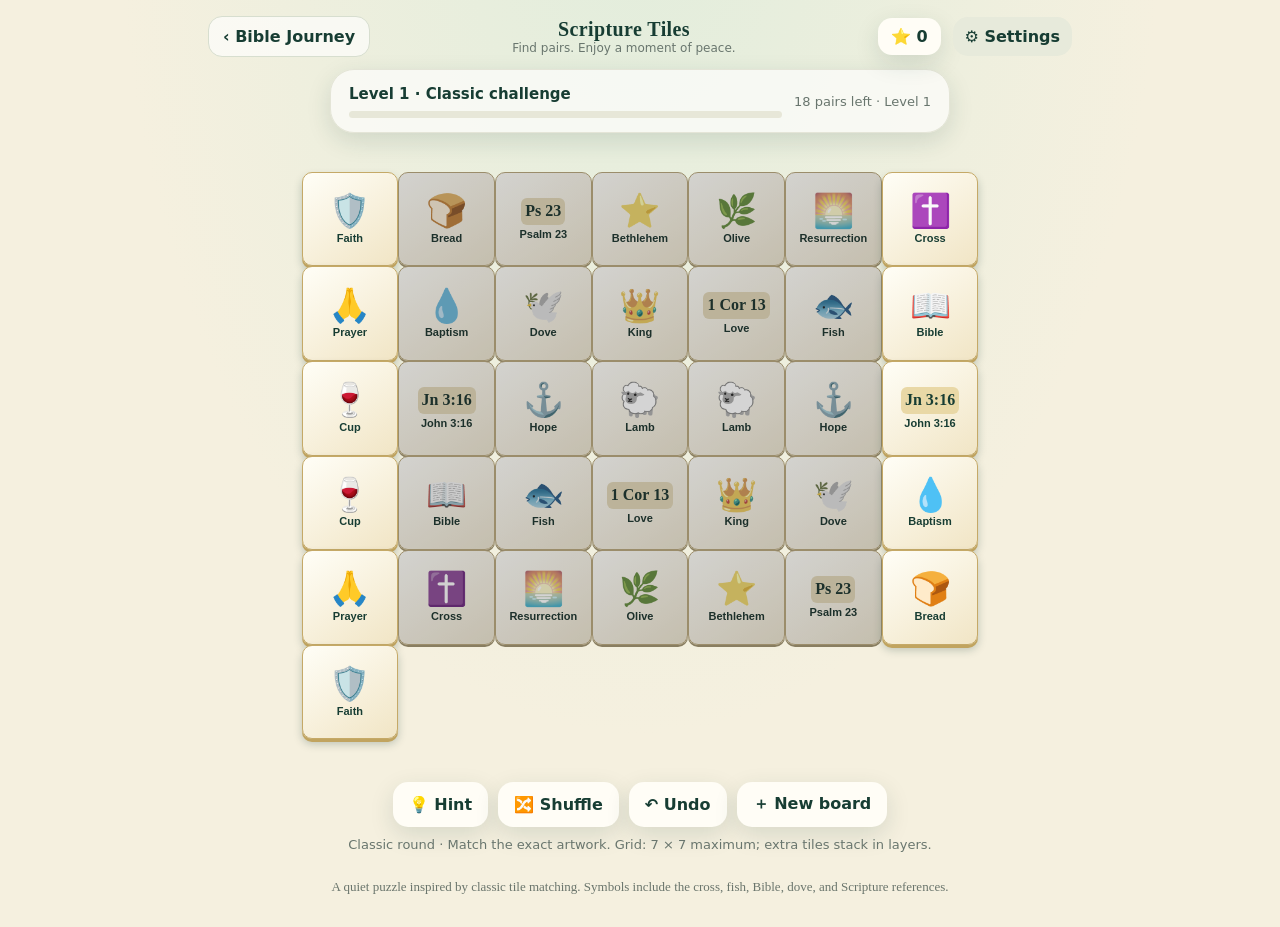
==== commit 1ec95b39: "Keep reward confetti visible with reduced motion enabled" ====
--- a/christian-mahjong.html
+++ b/christian-mahjong.html
@@ -143,11 +143,12 @@
 function say(text){message.textContent=text}
 function addPoints(points){saved+=points;scoreNode.textContent=saved;try{localStorage.setItem("scripture-tiles-score",String(saved))}catch(e){}}
 function celebrate(count){
- if(window.matchMedia&&window.matchMedia("(prefers-reduced-motion: reduce)").matches)return;
+ var reduced=window.matchMedia&&window.matchMedia("(prefers-reduced-motion: reduce)").matches;
+ if(reduced)count=Math.min(count,24);
  var layer=document.createElement("div");layer.className="confetti-layer";layer.setAttribute("aria-hidden","true");
  var colors=["#d54137","#3478d4","#d9b760","#66a876","#f08b45","#8b6bc4"];
- for(var i=0;i<count;i++){var piece=document.createElement("i");piece.className="confetti-piece";piece.style.left=(Math.random()*100)+"%";piece.style.backgroundColor=colors[i%colors.length];piece.style.setProperty("--drift",((Math.random()-.5)*260)+"px");piece.style.setProperty("--spin",(Math.random()*900+360)+"deg");piece.style.animationDelay=(Math.random()*.55)+"s";piece.style.animationDuration=(2.2+Math.random()*1.4)+"s";layer.appendChild(piece)}
- document.body.appendChild(layer);setTimeout(function(){layer.remove()},4300);
+ for(var i=0;i<count;i++){var piece=document.createElement("i");piece.className="confetti-piece";piece.style.left=(Math.random()*100)+"%";piece.style.backgroundColor=colors[i%colors.length];if(reduced){piece.style.animation="none";piece.style.top=(Math.random()*88)+"%";piece.style.transform="rotate("+(Math.random()*360)+"deg)"}else{piece.style.setProperty("--drift",((Math.random()-.5)*260)+"px");piece.style.setProperty("--spin",(Math.random()*900+360)+"deg");piece.style.animationDelay=(Math.random()*.55)+"s";piece.style.animationDuration=(2.2+Math.random()*1.4)+"s"}layer.appendChild(piece)}
+ document.body.appendChild(layer);setTimeout(function(){layer.remove()},reduced?1800:4300);
 }
 function tap(t){
  if(!free(t)){say("That tile is covered or closed on both sides.");return}
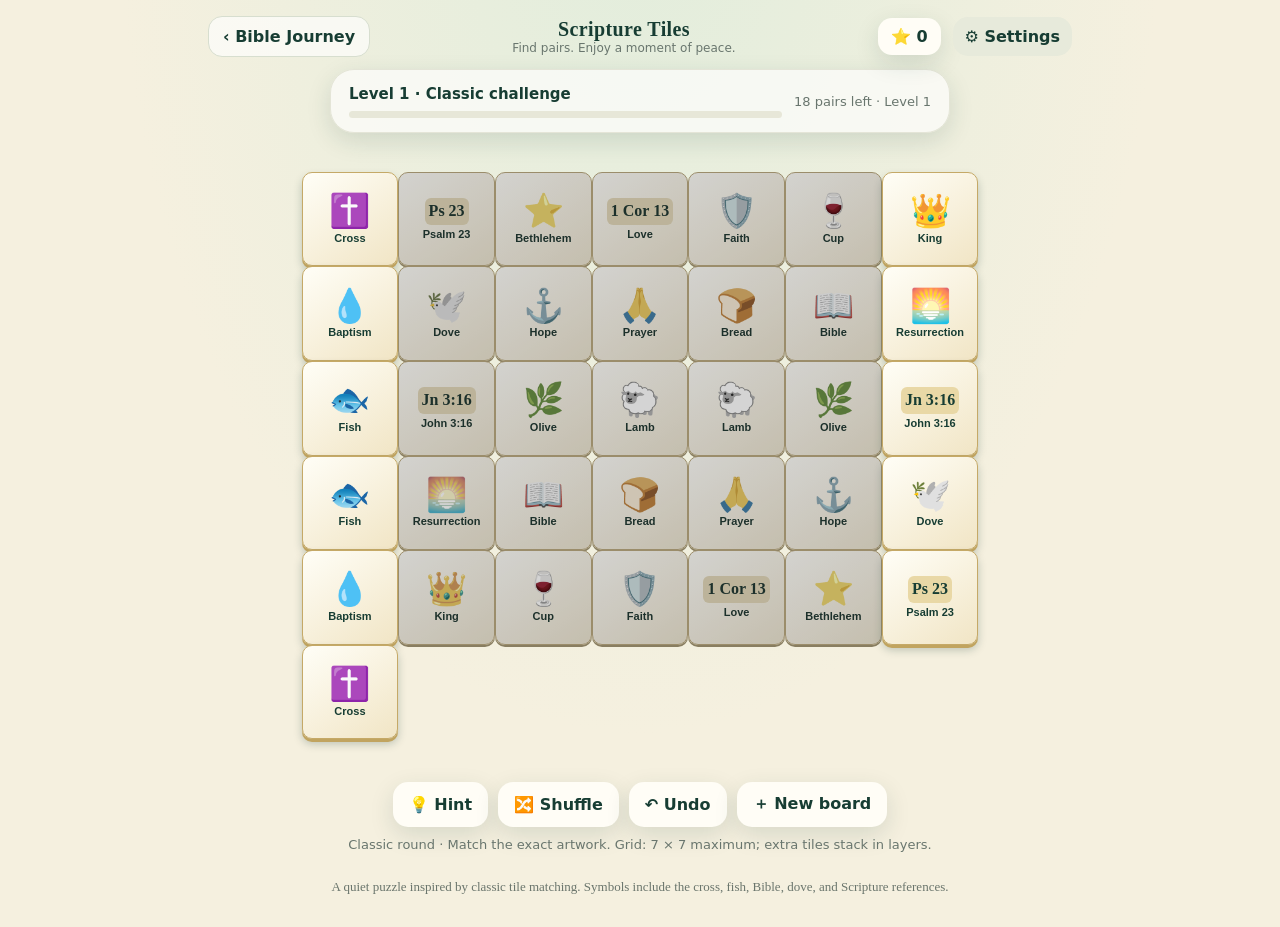
==== commit 6b2b0dce: "Show confetti above milestone and completion dialogs" ====
--- a/christian-mahjong.html
+++ b/christian-mahjong.html
@@ -148,7 +148,7 @@
  var layer=document.createElement("div");layer.className="confetti-layer";layer.setAttribute("aria-hidden","true");
  var colors=["#d54137","#3478d4","#d9b760","#66a876","#f08b45","#8b6bc4"];
  for(var i=0;i<count;i++){var piece=document.createElement("i");piece.className="confetti-piece";piece.style.left=(Math.random()*100)+"%";piece.style.backgroundColor=colors[i%colors.length];if(reduced){piece.style.animation="none";piece.style.top=(Math.random()*88)+"%";piece.style.transform="rotate("+(Math.random()*360)+"deg)"}else{piece.style.setProperty("--drift",((Math.random()-.5)*260)+"px");piece.style.setProperty("--spin",(Math.random()*900+360)+"deg");piece.style.animationDelay=(Math.random()*.55)+"s";piece.style.animationDuration=(2.2+Math.random()*1.4)+"s"}layer.appendChild(piece)}
- document.body.appendChild(layer);setTimeout(function(){layer.remove()},reduced?1800:4300);
+ var openDialog=document.querySelector("dialog[open]");(openDialog||document.body).appendChild(layer);setTimeout(function(){layer.remove()},reduced?1800:4300);
 }
 function tap(t){
  if(!free(t)){say("That tile is covered or closed on both sides.");return}
@@ -162,16 +162,16 @@
   if(streakReward){addPoints(25);celebrate(34)}
   render();
   if(matched===totalPairs){
-   addPoints(100);celebrate(100);
+   addPoints(100);
    document.getElementById("finish-title").textContent="Level "+currentLevel+" complete!";
    document.getElementById("finish-copy").textContent="You cleared every pair. Your next board is Level "+(currentLevel+1n)+". The next board starts only when you choose Play next level.";
    document.getElementById("finish-stats").textContent=moves+" moves · best streak "+bestStreak+" · +100 completion points · "+saved+" total points";
-   document.getElementById("finish").showModal();return;
+   document.getElementById("finish").showModal();celebrate(100);return;
   }
   if(!midpointShown&&matched>=Math.ceil(totalPairs/2)){
-   midpointShown=true;addPoints(50);celebrate(58);
+   midpointShown=true;addPoints(50);
    document.getElementById("midpoint-copy").textContent="You have matched "+matched+" of "+totalPairs+" pairs on Level "+currentLevel+". This is a reward checkpoint, not the end of the level. Continue this board to finish the remaining pairs.";
-   document.getElementById("midpoint").showModal();return;
+   document.getElementById("midpoint").showModal();celebrate(58);return;
   }
   if(streakReward)say("🔥 "+streak+"-match streak! +25 bonus points.");
   else if(!available().length)say("No open pair right now. Shuffle will restore a solvable layout from the remaining tiles.");
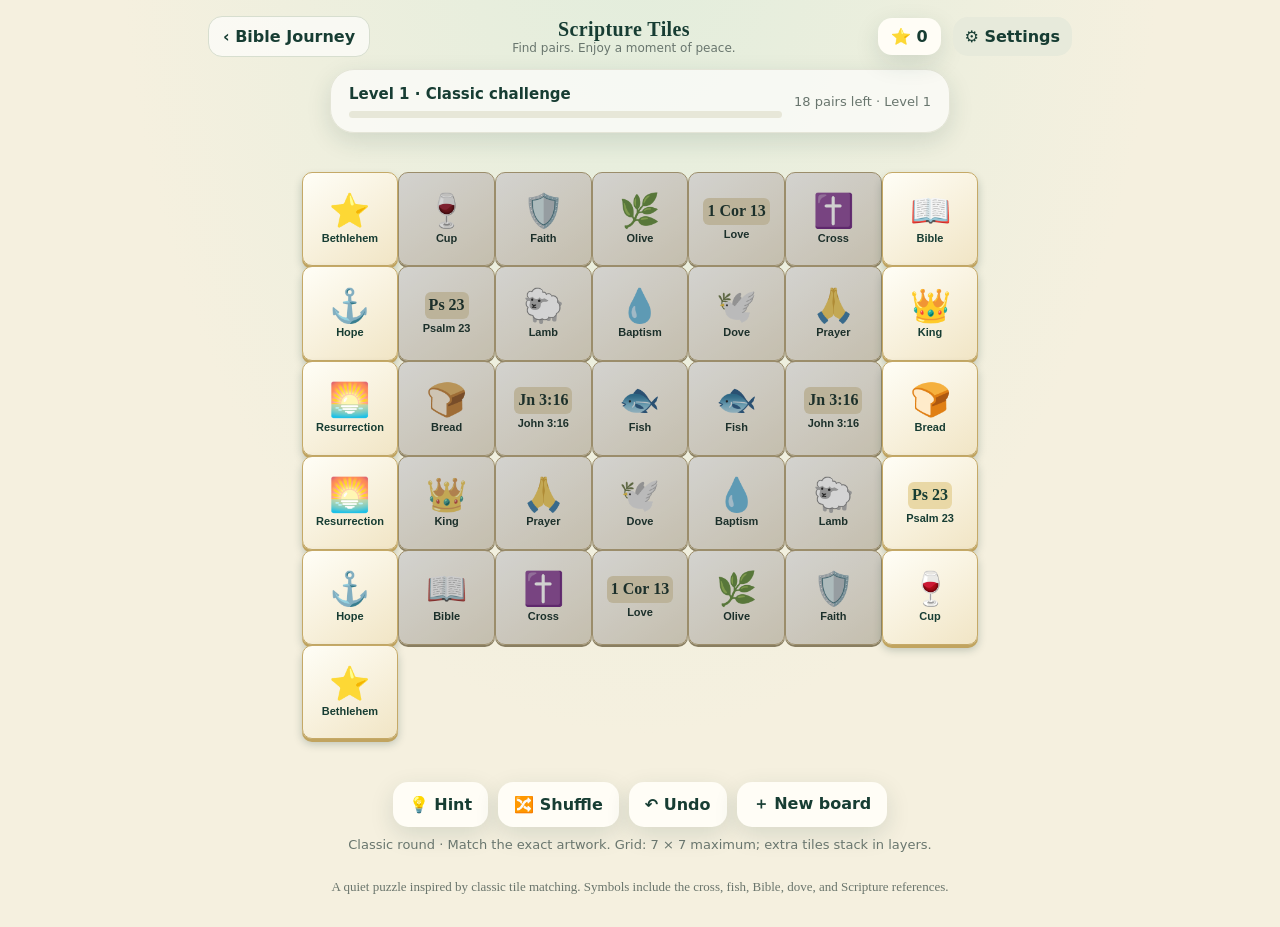
==== commit 364edaf9: "Show confetti above reward dialogs" ====
--- a/christian-mahjong.html
+++ b/christian-mahjong.html
@@ -19,7 +19,7 @@
 .tools{display:flex;justify-content:center;gap:10px;flex-wrap:wrap;margin:8px auto 0}.tools button,.primary,.secondary{font:inherit;font-weight:750;border:0;border-radius:15px;padding:12px 16px;cursor:pointer;touch-action:manipulation}.tools button{background:#fffdf6;color:var(--forest);box-shadow:var(--shadow);min-width:94px}.tools button:active{transform:translateY(1px)}.tools small{display:inline-block;background:#e8eddc;color:#587453;padding:2px 6px;border-radius:9px;margin-right:4px}.primary{background:var(--forest);color:white}.secondary{background:#e7eadb;color:var(--forest)}.message{min-height:24px;text-align:center;color:var(--muted);font-size:13px;margin:10px 0 0}.note{max-width:620px;margin:16px auto 0;text-align:center;color:#6a756c;font:13px/1.55 Georgia,serif}
 dialog{border:0;border-radius:24px;background:var(--paper);color:var(--forest);box-shadow:0 18px 60px #10261c55;max-width:min(460px,calc(100% - 28px));padding:25px}dialog::backdrop{background:#11282088}.modal-icon{font-size:48px;text-align:center}.modal h2{font-family:Georgia,serif;text-align:center;margin:8px 0}.modal p{line-height:1.55;color:#536359}.modal-actions{display:flex;justify-content:center;gap:10px;flex-wrap:wrap;margin-top:18px}
 @media(max-width:520px){.app{padding:10px 10px 24px}.top{margin-bottom:8px;flex-wrap:wrap}.back{padding:9px 10px;font-size:13px}.brand b{font-size:17px}.score{font-size:13px;padding:8px 10px}.settings-button{padding:8px 10px!important;font-size:12px}.panel{padding:12px}.board{aspect-ratio:1.18}.tile{width:15.3%;height:20.5%;border-radius:8px}.tile-label{font-size:8px}.tools{gap:7px}.tools button{min-width:78px;padding:10px 9px;font-size:13px}}
- .confetti-layer{position:fixed;inset:0;overflow:hidden;pointer-events:none;z-index:99999}.confetti-piece{position:absolute;top:-20px;width:9px;height:14px;border-radius:2px;animation:confetti-fall 2.8s cubic-bezier(.2,.7,.4,1) both}@keyframes confetti-fall{to{transform:translate3d(var(--drift),110vh,0) rotate(var(--spin));opacity:0}}@media(prefers-reduced-motion:reduce){.confetti-piece{animation-duration:.01ms}}
+ .confetti-layer[popover]{position:fixed;inset:0;width:100vw;height:100vh;max-width:none;max-height:none;margin:0;padding:0;border:0;background:transparent;overflow:hidden;pointer-events:none}.confetti-layer{position:fixed;inset:0;overflow:hidden;pointer-events:none;z-index:99999}.confetti-piece{position:absolute;top:-20px;width:9px;height:14px;border-radius:2px;animation:confetti-fall 2.8s cubic-bezier(.2,.7,.4,1) both}@keyframes confetti-fall{to{transform:translate3d(var(--drift),110vh,0) rotate(var(--spin));opacity:0}}@media(prefers-reduced-motion:reduce){.confetti-piece{animation-duration:.01ms}}
 </style>
 </head>
 <body>
@@ -148,7 +148,7 @@
  var layer=document.createElement("div");layer.className="confetti-layer";layer.setAttribute("aria-hidden","true");
  var colors=["#d54137","#3478d4","#d9b760","#66a876","#f08b45","#8b6bc4"];
  for(var i=0;i<count;i++){var piece=document.createElement("i");piece.className="confetti-piece";piece.style.left=(Math.random()*100)+"%";piece.style.backgroundColor=colors[i%colors.length];if(reduced){piece.style.animation="none";piece.style.top=(Math.random()*88)+"%";piece.style.transform="rotate("+(Math.random()*360)+"deg)"}else{piece.style.setProperty("--drift",((Math.random()-.5)*260)+"px");piece.style.setProperty("--spin",(Math.random()*900+360)+"deg");piece.style.animationDelay=(Math.random()*.55)+"s";piece.style.animationDuration=(2.2+Math.random()*1.4)+"s"}layer.appendChild(piece)}
- var openDialog=document.querySelector("dialog[open]");(openDialog||document.body).appendChild(layer);setTimeout(function(){layer.remove()},reduced?1800:4300);
+ if(typeof layer.showPopover==="function"){layer.setAttribute("popover","manual");document.body.appendChild(layer);layer.showPopover()}else{var openDialog=document.querySelector("dialog[open]");(openDialog||document.body).appendChild(layer)}setTimeout(function(){layer.remove()},reduced?1800:4300);
 }
 function tap(t){
  if(!free(t)){say("That tile is covered or closed on both sides.");return}
